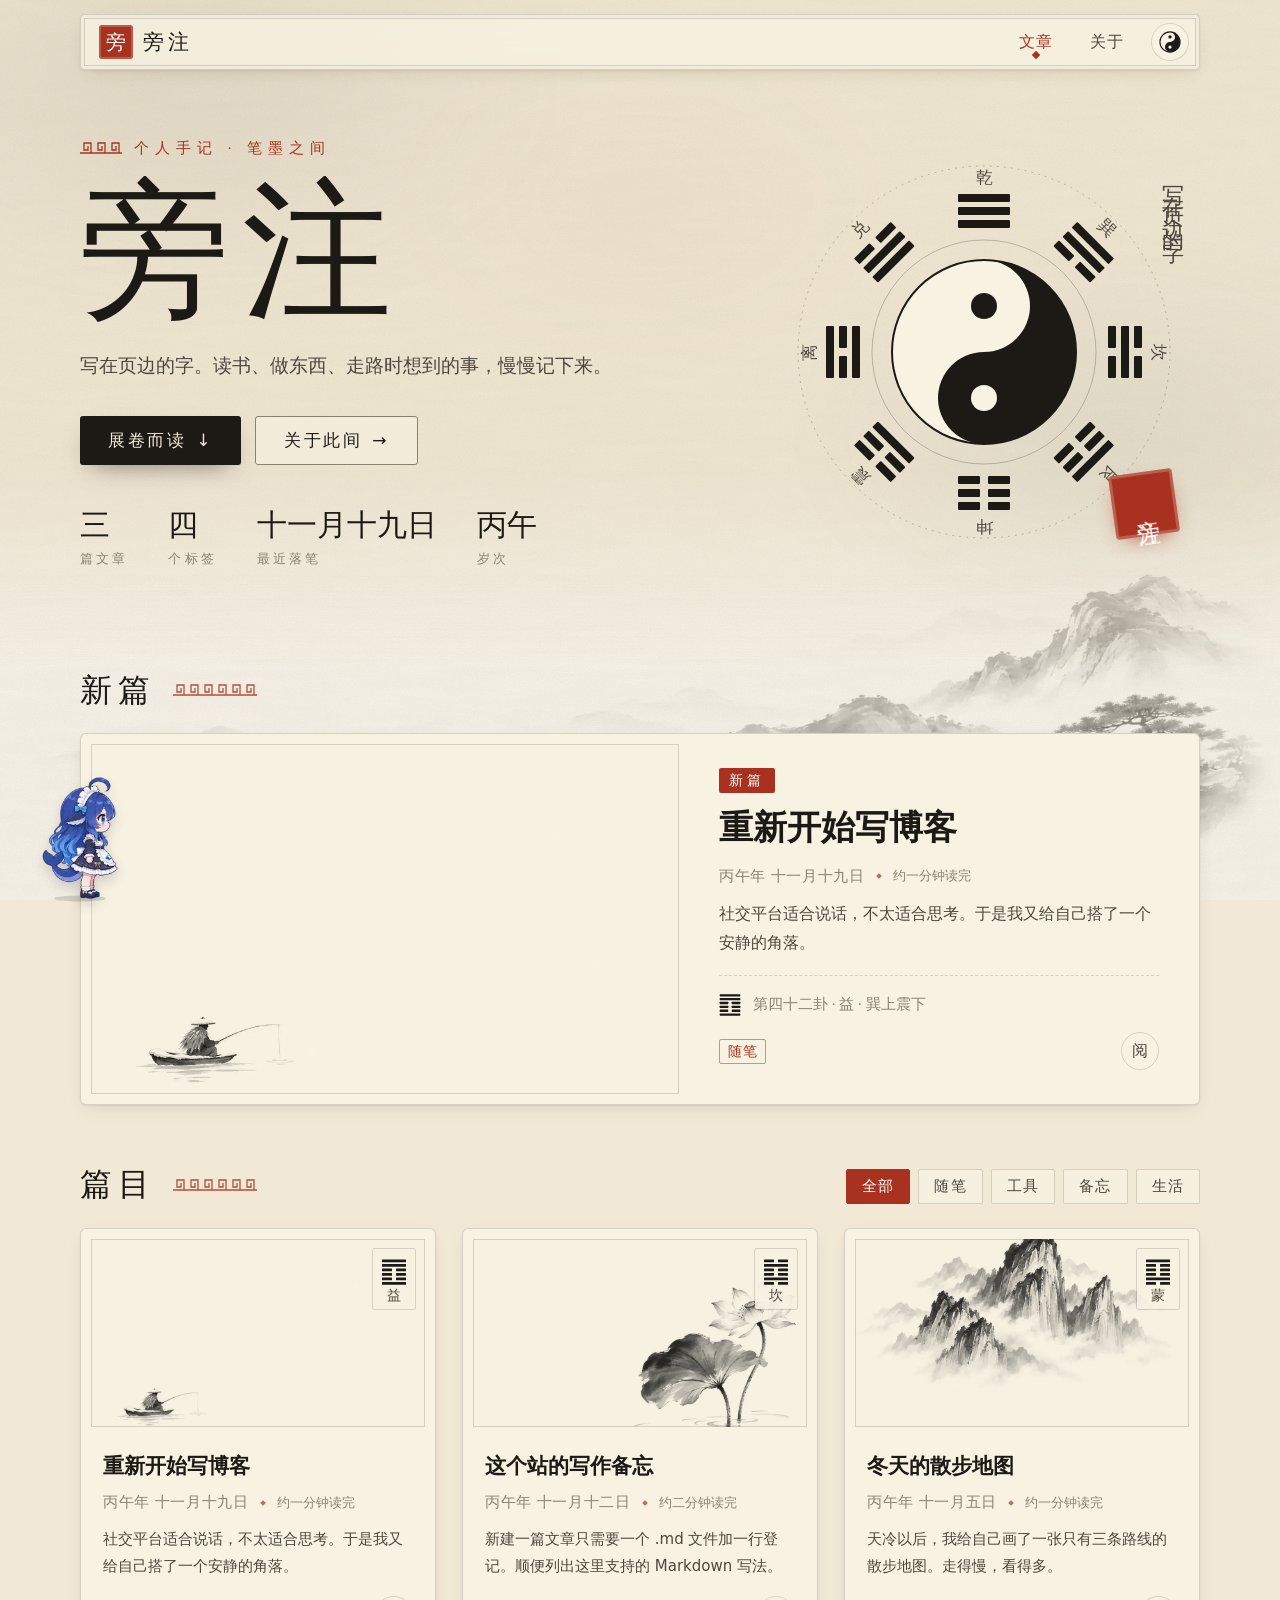
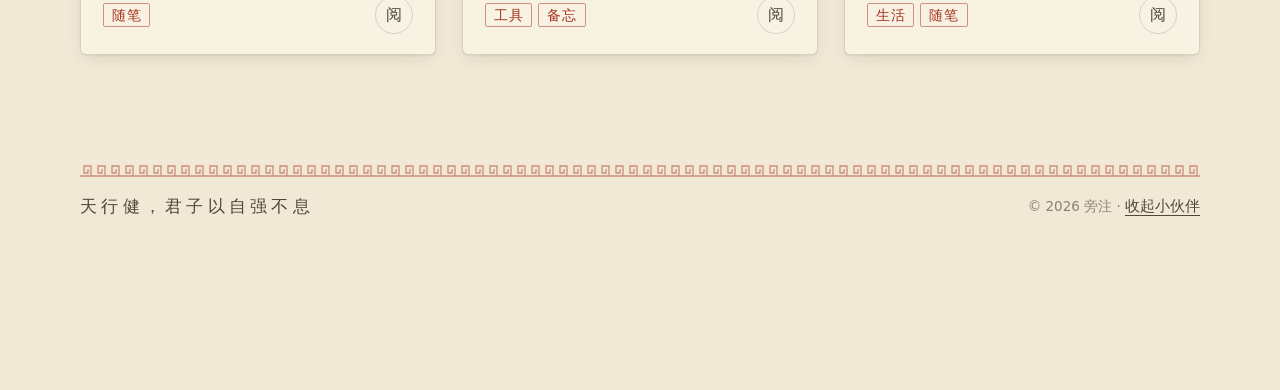
==== index.html @ e8e277a4 "Publish the 旁注 blog" ====
<!doctype html>
<html lang="zh-CN">
<head>
  <meta charset="utf-8">
  <meta name="viewport" content="width=device-width, initial-scale=1">
  <title>旁注</title>
  <meta name="description" content="写在页边的字。">
  <link rel="icon" href="data:image/svg+xml,%3Csvg xmlns='http://www.w3.org/2000/svg' viewBox='0 0 32 32'%3E%3Crect width='32' height='32' rx='4' fill='%23a8321f'/%3E%3Ctext x='16' y='24' font-size='21' text-anchor='middle' fill='white' font-family='KaiTi,STKaiti,serif'%3E旁%3C/text%3E%3C/svg%3E">
  <script>try { var d = document.documentElement, t = localStorage.getItem("theme"); if (t) d.dataset.pzTheme = t; if (sessionStorage.getItem("wipe") && !matchMedia("(prefers-reduced-motion: reduce)").matches) d.classList.add("wipe-in"); sessionStorage.removeItem("wipe"); } catch (e) {}</script>
  <link rel="stylesheet" href="static/site.css">
</head>
<body>
  <div class="backdrop" aria-hidden="true"><i class="mist m1"></i><i class="mist m2"></i><i class="mist m3"></i><div class="landscape"></div></div>

  <header class="topbar">
    <div class="topbar-inner">
      <a class="brand" href="./"><span class="seal" data-site="mark">旁</span><span class="brand-name" data-site="name">旁注</span></a>
      <nav class="nav">
        <a href="./" aria-current="page">文章</a>
        <a href="article.html?p=about">关于</a>
        <button class="theme-toggle" type="button" aria-label="切换昼夜">
          <svg viewBox="-12 -12 24 24" aria-hidden="true"><circle r="11" fill="var(--surface)" stroke="var(--ink)" stroke-width="1.2"/><path d="M0-11a11 11 0 0 1 0 22a5.5 5.5 0 0 1 0-11a5.5 5.5 0 0 0 0-11z" fill="var(--ink)"/><circle cy="-5.5" r="1.8" fill="var(--ink)"/><circle cy="5.5" r="1.8" fill="var(--surface)"/></svg>
        </button>
      </nav>
    </div>
  </header>

  <main>
    <section class="hero container">
      <div class="hero-text">
        <p class="eyebrow" data-reveal>个人手记 · 笔墨之间</p>
        <h1 class="hero-title" data-reveal style="--i:1"><span data-site="name">旁注</span></h1>
        <p class="hero-tagline" data-reveal style="--i:2" data-site="tagline">写在页边的字。</p>
        <div class="hero-actions" data-reveal style="--i:3">
          <a class="btn btn-primary" href="#posts" data-magnetic>展卷而读 <span>↓</span></a>
          <a class="btn btn-ghost" href="article.html?p=about" data-magnetic>关于此间 <span>→</span></a>
        </div>
        <dl class="hero-stats" data-reveal style="--i:4">
          <div><dt>篇文章</dt><dd id="stat-posts">–</dd></div>
          <div><dt>个标签</dt><dd id="stat-tags">–</dd></div>
          <div><dt>最近落笔</dt><dd id="stat-updated">–</dd></div>
          <div><dt>岁次</dt><dd id="stat-year">–</dd></div>
        </dl>
      </div>

      <div class="hero-art">
        <!-- 太极 + 先天八卦（八卦由 site.js 按卦象生成） -->
        <svg class="bagua" viewBox="0 0 400 400" aria-hidden="true">
          <g class="bagua-ring fade" id="bagua-ring"></g>
          <g class="taiji" id="taiji">
            <circle class="yang" cx="200" cy="200" r="92"/>
            <path class="yin" d="M200 108 A92 92 0 0 1 200 292 A46 46 0 0 1 200 200 A46 46 0 0 0 200 108 Z"/>
            <circle class="yin" cx="200" cy="154" r="13"/>
            <circle class="yang" cx="200" cy="246" r="13"/>
            <circle class="edge bagua-draw" cx="200" cy="200" r="92" pathLength="1"/>
          </g>
        </svg>
        <div class="hero-vertical" aria-hidden="true">写在页边的字</div>
        <button class="stamp" type="button" aria-label="再盖一次章">旁注</button>
      </div>
    </section>

    <section class="container" id="posts">
      <div class="section-head" data-reveal><h2>新篇</h2></div>
      <div id="featured"><div class="skeleton"></div></div>

      <div class="section-head" data-reveal>
        <h2>篇目</h2>
        <div class="filters" id="filters" role="toolbar" aria-label="按标签筛选"></div>
      </div>
      <div class="grid" id="grid"></div>
    </section>
  </main>

  <footer class="footer container">
    <span class="motto"><span class="day">天行健，君子以自强不息</span><span class="night">地势坤，君子以厚德载物</span></span>
    <span>© <span data-site="year"></span> <span data-site="name">旁注</span> · <button class="text-button" type="button" data-companion-toggle>收起小伙伴</button></span>
  </footer>

  <button class="to-top" type="button" aria-label="回到顶部">
    <svg viewBox="0 0 48 48" aria-hidden="true"><circle cx="24" cy="24" r="22" pathLength="1"/></svg>上
  </button>

  <script src="static/site.js"></script>
  <script src="static/fx.js"></script>
  <script src="static/companion.js"></script>
</body>
</html>
---- static/site.css ----
/* ---------------------------------------------------------------
   旁注 · 样式表（水墨 · 宣纸 · 朱砂）
   颜色都集中在下面的变量里；浅色为「宣纸」，深色为「墨夜」。
---------------------------------------------------------------- */
:root {
  --bg: #f1e9d6;          /* 宣纸 */
  --surface: #f8f2e3;
  --surface-2: #e7dcc4;
  --ink: #1d1a16;         /* 墨 */
  --ink-2: #4d473d;
  --ink-3: #8a8270;
  --line: rgba(29, 26, 22, 0.15);
  --accent: #a8321f;      /* 朱砂 */
  --accent-2: #3d5c55;    /* 黛青 */
  --accent-3: #9c7733;    /* 赭金 */
  --accent-soft: rgba(168, 50, 31, 0.1);
  --mark: rgba(168, 50, 31, 0.13);
  --shadow-sm: 0 1px 2px rgba(60, 40, 15, 0.08), 0 6px 18px -6px rgba(60, 40, 15, 0.14);
  --shadow-lg: 0 2px 6px rgba(60, 40, 15, 0.1), 0 28px 60px -18px rgba(60, 40, 15, 0.38);
  --code-bg: #24211c;
  --code-ink: #efe6d2;
  --paint-filter: none;   /* 水墨画在深色模式下会反相 */
  --paint-blend: multiply;
  --landscape-opacity: .55;
  --glare: rgba(38, 30, 22, .14);   /* 卡片上跟随鼠标的光晕：浅色模式是一团淡墨影 */

  --sans: "PingFang SC", "Hiragino Sans GB", "Microsoft YaHei", "Noto Sans SC", system-ui, sans-serif;
  --serif: "Noto Serif SC", "Source Han Serif SC", "Songti SC", "STSong", "SimSun", serif;
  --kai: "STKaiti", "KaiTi", "Kaiti SC", "BiauKai", "楷体", var(--serif);
  --latin-serif: Georgia, "Times New Roman", serif;
  --mono: "Cascadia Code", "JetBrains Mono", Consolas, monospace;
  --radius: 6px;
  --ease-out: cubic-bezier(.22, 1, .36, 1);
  --ease-spring: cubic-bezier(.34, 1.56, .64, 1);
  /* 回纹 */
  --fret: url("data:image/svg+xml,%3Csvg xmlns='http://www.w3.org/2000/svg' width='14' height='12'%3E%3Cpath d='M0 11H14M11 11V1H4V8H8V4' fill='none' stroke='%23a8321f' stroke-width='1.3'/%3E%3C/svg%3E");
  color-scheme: light;
}
@media (prefers-color-scheme: dark) {
  :root:not([data-pz-theme="light"]) {
    --bg: #14120f; --surface: #1c1915; --surface-2: #28241e;
    --ink: #ebe2cd; --ink-2: #bdb39f; --ink-3: #82796a; --line: rgba(235, 226, 205, 0.12);
    --accent: #d35a42; --accent-2: #8db0a6; --accent-3: #d2aa5e; --accent-soft: rgba(211, 90, 66, 0.14);
    --mark: rgba(211, 90, 66, 0.2);
    --shadow-sm: 0 1px 2px rgba(0, 0, 0, .35), 0 6px 18px -6px rgba(0, 0, 0, .4);
    --shadow-lg: 0 2px 6px rgba(0, 0, 0, .4), 0 28px 60px -18px rgba(0, 0, 0, .7);
    --code-bg: #0d0c0a;
    --paint-filter: invert(1) hue-rotate(180deg);
    --paint-blend: screen;
    --landscape-opacity: .32;
    --glare: rgba(255, 250, 235, .32);
    --fret: url("data:image/svg+xml,%3Csvg xmlns='http://www.w3.org/2000/svg' width='14' height='12'%3E%3Cpath d='M0 11H14M11 11V1H4V8H8V4' fill='none' stroke='%23d35a42' stroke-width='1.3'/%3E%3C/svg%3E");
    color-scheme: dark;
  }
}
:root[data-pz-theme="dark"] {
  --bg: #14120f; --surface: #1c1915; --surface-2: #28241e;
  --ink: #ebe2cd; --ink-2: #bdb39f; --ink-3: #82796a; --line: rgba(235, 226, 205, 0.12);
  --accent: #d35a42; --accent-2: #8db0a6; --accent-3: #d2aa5e; --accent-soft: rgba(211, 90, 66, 0.14);
  --mark: rgba(211, 90, 66, 0.2);
  --shadow-sm: 0 1px 2px rgba(0, 0, 0, .35), 0 6px 18px -6px rgba(0, 0, 0, .4);
  --shadow-lg: 0 2px 6px rgba(0, 0, 0, .4), 0 28px 60px -18px rgba(0, 0, 0, .7);
  --code-bg: #0d0c0a;
  --paint-filter: invert(1) hue-rotate(180deg);
  --paint-blend: screen;
  --landscape-opacity: .32;
  --glare: rgba(255, 250, 235, .32);
  --fret: url("data:image/svg+xml,%3Csvg xmlns='http://www.w3.org/2000/svg' width='14' height='12'%3E%3Cpath d='M0 11H14M11 11V1H4V8H8V4' fill='none' stroke='%23d35a42' stroke-width='1.3'/%3E%3C/svg%3E");
  color-scheme: dark;
}

/* ================= 基础 ================= */
*, *::before, *::after { box-sizing: border-box; }
html { -webkit-text-size-adjust: 100%; scroll-behavior: smooth; }
body {
  margin: 0; min-height: 100vh;
  background: var(--bg); color: var(--ink);
  font: 16px/1.85 var(--sans);
  -webkit-font-smoothing: antialiased;
  overflow-x: hidden;
}
a { color: inherit; text-decoration: none; }
button { font: inherit; color: inherit; }
img { max-width: 100%; }
::selection { background: var(--accent); color: #fff; }
:focus-visible { outline: 2px solid var(--accent); outline-offset: 3px; border-radius: 4px; }
.container { width: min(1120px, 100% - 40px); margin-inline: auto; }

/* 背景：宣纸纹理 + 飘动的墨雾 + 底部远山 */
.backdrop { position: fixed; inset: 0; z-index: -1; overflow: hidden; pointer-events: none; }
.backdrop::before {
  content: ""; position: absolute; inset: 0; opacity: .5; mix-blend-mode: multiply;
  background-image: url("data:image/svg+xml,%3Csvg xmlns='http://www.w3.org/2000/svg' width='220' height='220'%3E%3Cfilter id='n'%3E%3CfeTurbulence type='fractalNoise' baseFrequency='.75' numOctaves='3' stitchTiles='stitch'/%3E%3CfeColorMatrix values='0 0 0 0 .45 0 0 0 0 .36 0 0 0 0 .22 0 0 0 .28 0'/%3E%3C/filter%3E%3Crect width='100%25' height='100%25' filter='url(%23n)'/%3E%3C/svg%3E"),
                    url("data:image/svg+xml,%3Csvg xmlns='http://www.w3.org/2000/svg' width='400' height='400'%3E%3Cfilter id='f'%3E%3CfeTurbulence type='fractalNoise' baseFrequency='.012 .09' numOctaves='2' seed='7'/%3E%3CfeColorMatrix values='0 0 0 0 .5 0 0 0 0 .4 0 0 0 0 .25 0 0 0 .12 0'/%3E%3C/filter%3E%3Crect width='100%25' height='100%25' filter='url(%23f)'/%3E%3C/svg%3E");
}
.mist { position: absolute; border-radius: 50%; filter: blur(60px); opacity: .5; animation: drift 36s ease-in-out infinite alternate;
  background: radial-gradient(closest-side, rgba(120, 112, 98, .28), transparent); }
.m1 { width: 60vmax; height: 30vmax; left: -15vmax; top: -8vmax; }
.m2 { width: 50vmax; height: 26vmax; right: -12vmax; top: 30vh; animation-duration: 44s; animation-delay: -12s;
  background: radial-gradient(closest-side, rgba(61, 92, 85, .2), transparent); }
.m3 { width: 40vmax; height: 20vmax; left: 30vw; top: 8vh; animation-duration: 52s; animation-delay: -20s;
  background: radial-gradient(closest-side, rgba(168, 50, 31, .08), transparent); }
@keyframes drift {
  0% { transform: translate(0, 0) scale(1); }
  100% { transform: translate(8vmax, 3vmax) scale(1.15); }
}
.landscape {
  position: absolute; left: 0; right: 0; bottom: 0; height: min(38vw, 420px);
  background: url("img/landscape.webp") center bottom / cover no-repeat;
  opacity: var(--landscape-opacity); filter: var(--paint-filter); mix-blend-mode: var(--paint-blend);
  -webkit-mask-image: linear-gradient(transparent, #000 45%); mask-image: linear-gradient(transparent, #000 45%);
}

/* ================= 顶栏 ================= */
.topbar { position: sticky; top: 14px; z-index: 30; margin-top: 14px; }
.topbar-inner {
  width: min(1120px, 100% - 24px); margin-inline: auto;
  display: flex; align-items: center; justify-content: space-between; gap: 12px;
  padding: 8px 10px 8px 12px; border-radius: 4px;
  background: color-mix(in srgb, var(--surface) 78%, transparent);
  border: 1px solid var(--line);
  box-shadow: var(--shadow-sm), inset 0 0 0 3px color-mix(in srgb, var(--surface) 78%, transparent), inset 0 0 0 4px var(--line);
  backdrop-filter: blur(14px) saturate(1.2); -webkit-backdrop-filter: blur(14px) saturate(1.2);
}
.brand { display: inline-flex; align-items: center; gap: 10px; padding: 2px 6px; }
.seal {
  display: grid; place-items: center; width: 34px; height: 34px; border-radius: 3px;
  background: var(--accent); color: #fff; font: 400 20px/1 var(--kai);
  box-shadow: inset 0 0 0 2px rgba(255,255,255,.2);
  transition: transform .5s var(--ease-spring);
}
.brand:hover .seal { transform: rotate(-12deg) scale(1.08); }
.brand-name { font: 400 21px/1 var(--kai); letter-spacing: .2em; }
.nav { display: flex; align-items: center; gap: 4px; }
.nav a { position: relative; padding: 7px 16px; font: 400 16px/1.4 var(--kai); letter-spacing: .1em; color: var(--ink-2); transition: color .25s; }
.nav a::after {
  content: ""; position: absolute; left: 50%; bottom: 2px; width: 6px; height: 6px; margin-left: -3px;
  background: var(--accent); transform: rotate(45deg) scale(0); transition: transform .35s var(--ease-spring);
}
.nav a:hover, .nav a[aria-current="page"] { color: var(--accent); }
.nav a:hover::after, .nav a[aria-current="page"]::after { transform: rotate(45deg) scale(1); }
.theme-toggle {
  display: grid; place-items: center; width: 38px; height: 38px; margin-left: 6px; padding: 0;
  border: 1px solid var(--line); border-radius: 50%; background: var(--surface); cursor: pointer;
  transition: border-color .25s;
}
.theme-toggle:hover { border-color: var(--accent); }
.theme-toggle svg { width: 22px; height: 22px; transition: transform .8s var(--ease-spring); }
.theme-toggle:hover svg { transform: rotate(180deg); }

/* ================= 按钮 ================= */
.btn {
  position: relative; overflow: hidden; display: inline-flex; align-items: center; gap: 10px;
  padding: 12px 28px; border-radius: 3px; font: 400 17px/1.4 var(--kai); letter-spacing: .15em;
  transition: box-shadow .3s, background .3s, color .3s, border-color .3s;
}
.btn span { display: inline-block; font-family: var(--sans); transition: transform .4s var(--ease-spring); }
.btn-primary { background: var(--ink); color: var(--bg); box-shadow: 0 10px 26px -12px rgba(29, 26, 22, .6); isolation: isolate; }
.btn-primary::before {
  content: ""; position: absolute; inset: -2px; z-index: -1;
  background: var(--accent); clip-path: circle(0 at 50% 120%); transition: clip-path .55s var(--ease-out);
}
.btn-primary:hover::before { clip-path: circle(140% at 50% 120%); }
.btn-primary:hover { color: #fff; box-shadow: 0 14px 30px -12px var(--accent); }
.btn-primary:hover span { transform: translateY(3px); }
.btn-ghost { border: 1px solid var(--ink-3); background: color-mix(in srgb, var(--surface) 60%, transparent); }
.btn-ghost:hover { border-color: var(--accent); color: var(--accent); }
.btn-ghost:hover span { transform: translateX(4px); }

/* 点击涟漪（由 fx.js 插入） */
.ripple {
  position: absolute; border-radius: 50%; pointer-events: none; z-index: 0;
  width: 10px; height: 10px; margin: -5px 0 0 -5px;
  background: radial-gradient(circle, rgba(255,255,255,.5), rgba(255,255,255,0) 70%);
  animation: ripple .8s var(--ease-out) forwards;
}
.card .ripple, .btn-ghost .ripple, .chip .ripple { background: radial-gradient(circle, rgba(29,26,22,.12), transparent 70%); }
@keyframes ripple { to { transform: scale(60); opacity: 0; } }

/* ================= 首页 Hero ================= */
.hero { display: grid; grid-template-columns: 1.2fr .8fr; align-items: center; gap: 40px; padding: 64px 0 40px; }
.eyebrow { display: inline-flex; align-items: center; gap: 12px; margin: 0 0 20px; font: 400 15px/1 var(--kai); letter-spacing: .4em; color: var(--accent); }
.eyebrow::before { content: ""; width: 42px; height: 12px; background: var(--fret) repeat-x left center / auto 12px; }
.hero-title {
  margin: 0; font: 400 clamp(72px, 12vw, 150px)/1 var(--kai); letter-spacing: .08em;
  background: linear-gradient(110deg, var(--ink) 35%, var(--accent) 50%, var(--ink) 65%);
  background-size: 300% 100%; background-position: 100% 0;
  -webkit-background-clip: text; background-clip: text; color: transparent;
  transition: background-position 1.4s var(--ease-out);
}
.hero-title:hover { background-position: 0 0; }
.hero-tagline { margin: 22px 0 0; max-width: 28em; font: 400 19px/1.9 var(--kai); color: var(--ink-2); }
.hero-actions { display: flex; flex-wrap: wrap; gap: 14px; margin-top: 32px; }
.hero-stats { display: flex; gap: 40px; margin: 42px 0 0; padding: 0; }
.hero-stats div { display: flex; flex-direction: column-reverse; gap: 4px; }
.hero-stats dt { font-size: 12.5px; letter-spacing: .25em; color: var(--ink-3); white-space: nowrap; }
.hero-stats dd { white-space: nowrap; }
.hero-stats dd { margin: 0; font: 400 30px/1.2 var(--kai); }

.hero-art { position: relative; aspect-ratio: 1; max-width: 400px; width: 100%; justify-self: center; }
.bagua { position: absolute; inset: 0; width: 100%; height: 100%; overflow: visible; }
.bagua-ring { transform-origin: 200px 200px; animation: turn 160s linear infinite reverse; }
.bagua-ring .yao { fill: var(--ink); }
.bagua-ring text { fill: var(--ink-2); font: 400 17px var(--kai); }
.bagua-ring .rim { fill: none; stroke: var(--ink-3); stroke-width: 1; opacity: .5; }
.bagua-ring .rim.dash { stroke-dasharray: 2 5; }
.taiji { transform-origin: 200px 200px; animation: turn 40s linear infinite; cursor: pointer; }
.taiji.spin { animation: turn 40s linear infinite, whirl 1.2s var(--ease-out); }
.taiji .yin { fill: var(--ink); }
.taiji .yang { fill: var(--surface); }
.taiji .edge { fill: none; stroke: var(--ink); stroke-width: 2; }
@keyframes turn { to { transform: rotate(360deg); } }
@keyframes whirl { from { scale: 1; } 30% { scale: .9; } to { scale: 1; } }
.bagua-draw { stroke-dasharray: 1; stroke-dashoffset: 1; animation: draw 2s .2s var(--ease-out) forwards; }
@keyframes draw { to { stroke-dashoffset: 0; } }
.hero-art .fade { opacity: 0; animation: fade-in 1.4s .6s forwards; }
.hero-vertical {
  position: absolute; right: -6px; top: 4%; writing-mode: vertical-rl;
  font: 400 22px/1.5 var(--kai); letter-spacing: .5em; color: var(--ink-2);
  opacity: 0; animation: fade-in 1.4s 1.2s forwards;
}
.stamp {
  position: absolute; right: 2%; bottom: 4%; width: 64px; height: 64px; padding: 0; cursor: pointer;
  border: 0; border-radius: 4px; background: var(--accent); color: #fff;
  font: 400 23px/1.05 var(--kai); writing-mode: vertical-rl; letter-spacing: .08em;
  box-shadow: inset 0 0 0 3px rgba(255,255,255,.22), 0 8px 22px -10px var(--accent);
  opacity: 0; transform: rotate(-8deg); animation: stamp .7s 1.9s var(--ease-spring) forwards;
}
.stamp.again { animation: stamp .6s var(--ease-spring) forwards; }
@keyframes stamp {
  0% { opacity: 0; transform: scale(2.2) rotate(-20deg); }
  55% { opacity: 1; transform: scale(.88) rotate(-6deg); }
  75% { transform: scale(1.06) rotate(-9deg); }
  100% { opacity: 1; transform: scale(1) rotate(-8deg); }
}
@keyframes fade-in { to { opacity: 1; } }

/* ================= 文章区 ================= */
.section-head { display: flex; flex-wrap: wrap; align-items: end; justify-content: space-between; gap: 16px; margin: 60px 0 24px; }
.section-head h2 { margin: 0; font: 400 32px/1.2 var(--kai); letter-spacing: .2em; display: flex; align-items: center; gap: 16px; }
.section-head h2::after { content: ""; width: 84px; height: 12px; background: var(--fret) repeat-x left center / auto 12px; opacity: .85; }
.filters { display: flex; flex-wrap: wrap; gap: 8px; }
.chip {
  position: relative; overflow: hidden; padding: 5px 15px; border-radius: 2px; cursor: pointer;
  border: 1px solid var(--line); background: color-mix(in srgb, var(--surface) 70%, transparent);
  font: 400 15px/1.5 var(--kai); color: var(--ink-2); letter-spacing: .08em;
  transition: color .25s, border-color .25s, background .25s, transform .3s var(--ease-spring);
}
.chip:hover { color: var(--accent); border-color: var(--accent); transform: translateY(-2px); }
.chip[aria-pressed="true"] { background: var(--accent); border-color: var(--accent); color: #fff; }

/* 卡片：像装裱好的画 */
.card {
  --rx: 0deg; --ry: 0deg;
  position: relative; display: flex; flex-direction: column; overflow: hidden; isolation: isolate;
  border-radius: var(--radius); background: var(--surface);
  border: 1px solid var(--line);
  box-shadow: var(--shadow-sm);
  transform: perspective(900px) rotateX(var(--rx)) rotateY(var(--ry)) translateY(var(--lift, 0));
  transition: transform .5s var(--ease-out), box-shadow .4s, border-color .4s;
  will-change: transform;
}
.card:hover { --lift: -6px; box-shadow: var(--shadow-lg); border-color: color-mix(in srgb, var(--accent) 40%, var(--line)); transition: transform .12s linear, box-shadow .4s, border-color .4s; }
.card:active { --lift: -2px; }
.card::after {
  content: ""; position: absolute; inset: 0; z-index: 3; pointer-events: none; opacity: 0;
  background: radial-gradient(420px circle at var(--mx, 50%) var(--my, 50%), var(--glare), transparent 48%);
  transition: opacity .4s;
}
.card:hover::after { opacity: 1; }
.cover {
  position: relative; overflow: hidden; aspect-ratio: 16 / 9; margin: 10px 10px 0;
  background: var(--surface);
  box-shadow: inset 0 0 0 1px var(--line);
}
.cover img, .cover > div { position: absolute; inset: 0; width: 100%; height: 100%; object-fit: cover; background-size: cover; background-position: center;
  filter: var(--paint-filter); mix-blend-mode: var(--paint-blend); transition: transform 1.2s var(--ease-out); }
.card:hover .cover img, .card:hover .cover > div { transform: scale(1.06); }
.gua-badge {
  position: absolute; top: 10px; right: 10px; z-index: 2; display: flex; flex-direction: column; align-items: center; gap: 4px;
  padding: 8px 8px 6px; border-radius: 2px; background: color-mix(in srgb, var(--surface) 88%, transparent);
  box-shadow: 0 0 0 1px var(--line); font: 400 14px/1 var(--kai); color: var(--ink-2);
  transition: transform .5s var(--ease-spring);
}
.card:hover .gua-badge { transform: translateY(-3px) rotate(-3deg); }
.gua { display: block; width: 26px; height: 28px; }
.gua rect { fill: var(--ink); transform-box: fill-box; transform-origin: center; transition: transform .4s var(--ease-out), fill .3s; }
.card:hover .gua rect { fill: var(--accent); }
.card:hover .gua .yin-l { transform: translateX(-2px); }
.card:hover .gua .yin-r { transform: translateX(2px); }
.card-body { position: relative; z-index: 1; display: flex; flex-direction: column; flex: 1; padding: 18px 22px 20px; }
.meta { display: flex; flex-wrap: wrap; align-items: center; gap: 6px 12px; font-size: 13px; color: var(--ink-3); }
.meta time { font-family: var(--kai); font-size: 14.5px; letter-spacing: .05em; }
.meta .dot { width: 4px; height: 4px; background: var(--accent); transform: rotate(45deg); opacity: .7; }
.card-title { margin: 6px 0 8px; font: 700 21px/1.45 var(--serif); }
.card-title span {
  background: linear-gradient(var(--mark), var(--mark)) no-repeat 0 92% / 0% 34%;
  transition: background-size .6s var(--ease-out);
}
.card:hover .card-title span { background-size: 100% 34%; }
.card-summary { margin: 0; color: var(--ink-2); font-size: 15px; line-height: 1.8; }
.card-foot { display: flex; align-items: center; justify-content: space-between; gap: 10px; margin-top: auto; padding-top: 16px; }
.tags { display: flex; flex-wrap: wrap; gap: 6px; }
.tag { font: 400 13.5px/1 var(--kai); padding: 5px 8px 4px; border: 1px solid color-mix(in srgb, var(--accent) 50%, transparent); border-radius: 2px; color: var(--accent); letter-spacing: .05em; }
.read-more {
  display: grid; place-items: center; width: 38px; height: 38px; flex: none; border-radius: 50%;
  border: 1px solid var(--line); color: var(--ink-2); font: 400 16px/1 var(--kai);
  transition: background .35s, color .35s, border-color .35s, transform .5s var(--ease-spring);
}
.card:hover .read-more { background: var(--accent); border-color: var(--accent); color: #fff; transform: rotate(-12deg) scale(1.08); }

.featured { display: grid; grid-template-columns: 1.15fr 1fr; }
.featured .cover { aspect-ratio: auto; min-height: 330px; margin: 10px 0 10px 10px; }
.featured .card-body { padding: 34px 40px; justify-content: center; }
.featured .card-title { font: 700 clamp(25px, 3vw, 34px)/1.35 var(--serif); margin: 12px 0 12px; }
.featured .card-summary { font-size: 16px; }
.badge { align-self: flex-start; padding: 4px 10px 3px; border-radius: 2px; background: var(--accent); color: #fff; font: 400 14px/1.3 var(--kai); letter-spacing: .3em; }
.gua-line { display: flex; align-items: center; gap: 12px; margin-top: 18px; padding-top: 16px; border-top: 1px dashed var(--line); color: var(--ink-3); font: 400 15px/1.5 var(--kai); }
.gua-line .gua { width: 22px; height: 24px; }

.grid { display: grid; grid-template-columns: repeat(auto-fill, minmax(300px, 1fr)); gap: 26px; }
.grid .card.is-hidden { display: none; }
.empty { grid-column: 1 / -1; padding: 40px; text-align: center; color: var(--ink-3); border: 1px dashed var(--line); border-radius: var(--radius); font-family: var(--kai); }

.notice { padding: 20px 24px; border-radius: var(--radius); border: 1px dashed var(--line); background: var(--surface); color: var(--ink-2); font-size: 15px; }
.notice code { font-family: var(--mono); background: var(--surface-2); padding: 1px 6px; border-radius: 3px; }

.skeleton { height: 320px; border-radius: var(--radius); background: linear-gradient(100deg, var(--surface) 30%, var(--surface-2) 50%, var(--surface) 70%) 0 0 / 300% 100%; animation: shimmer 1.4s linear infinite; }
@keyframes shimmer { to { background-position: -150% 0; } }

/* 入场动画：像墨在纸上慢慢显出来 */
[data-reveal] { opacity: 0; transform: translateY(22px); filter: blur(4px); transition: opacity 1s var(--ease-out), transform 1s var(--ease-out), filter 1s var(--ease-out); transition-delay: calc(var(--i, 0) * 90ms); }
[data-reveal].in { opacity: 1; transform: none; filter: none; }

/* ================= 文章页 ================= */
.article-head { margin-top: 30px; }
.article-banner { position: relative; height: clamp(180px, 26vw, 300px); overflow: hidden; border-radius: var(--radius);
  background: var(--surface); box-shadow: var(--shadow-sm), inset 0 0 0 1px var(--line); }
.article-banner img, .article-banner > div { position: absolute; inset: 0; width: 100%; height: 100%; object-fit: contain; background-size: cover; background-position: center;
  filter: var(--paint-filter); mix-blend-mode: var(--paint-blend); }
.article-title-row { display: grid; grid-template-columns: auto 1fr; gap: 28px; align-items: center; margin: -46px 34px 0; position: relative; }
.gua-card {
  display: flex; flex-direction: column; align-items: center; gap: 8px; padding: 16px 16px 12px; min-width: 92px;
  background: var(--surface); border-radius: 3px; box-shadow: var(--shadow-lg), inset 0 0 0 3px var(--surface), inset 0 0 0 4px var(--line);
}
.gua-card .gua { width: 44px; height: 48px; }
.gua-card strong { font: 400 26px/1 var(--kai); color: var(--accent); }
.gua-card small { font: 400 12.5px/1 var(--kai); color: var(--ink-3); letter-spacing: .1em; }
.article-title-row h1 { margin: 34px 0 0; font: 700 clamp(28px, 4.4vw, 44px)/1.3 var(--serif); letter-spacing: .03em; }
.article-title-row .meta { margin-top: 10px; }
.plain-head { margin: 40px 0 10px; padding-bottom: 24px; border-bottom: 1px solid var(--line); }
.plain-head h1 { margin: 0; font: 400 clamp(36px, 6vw, 56px)/1.3 var(--kai); letter-spacing: .2em; }

.back { display: inline-flex; align-items: center; gap: 8px; margin-top: 30px; padding: 7px 16px 6px 12px; border-radius: 2px; font: 400 15px/1.4 var(--kai); letter-spacing: .1em; color: var(--ink-2); border: 1px solid var(--line); background: color-mix(in srgb, var(--surface) 70%, transparent); transition: color .25s, border-color .25s; }
.back span { display: inline-block; font-family: var(--sans); transition: transform .4s var(--ease-spring); }
.back:hover { color: var(--accent); border-color: var(--accent); }
.back:hover span { transform: translateX(-5px); }

.article-layout { display: grid; grid-template-columns: minmax(0, 720px) 220px; justify-content: center; gap: 64px; margin-top: 46px; }
.article-layout.no-toc { grid-template-columns: minmax(0, 720px); }
.toc { position: sticky; top: 110px; align-self: start; font-size: 14px; }
.toc-title { font: 400 16px/1 var(--kai); letter-spacing: .4em; color: var(--ink-2); margin-bottom: 14px; display: flex; align-items: center; gap: 10px; }
.toc-title::before { content: ""; width: 7px; height: 7px; background: var(--accent); transform: rotate(45deg); }
.toc ol { list-style: none; margin: 0; padding: 0 0 0 14px; border-left: 1px solid var(--line); }
.toc a { position: relative; display: block; padding: 6px 0; color: var(--ink-3); transition: color .25s, transform .3s var(--ease-out); }
.toc a::before { content: ""; position: absolute; left: -15.5px; top: 50%; width: 2px; height: 0; background: var(--accent); transform: translateY(-50%); transition: height .3s var(--ease-out); }
.toc a:hover { color: var(--ink); transform: translateX(3px); }
.toc a.active { color: var(--accent); }
.toc a.active::before { height: 70%; }
.toc .lv3 a { padding-left: 12px; font-size: 13px; }

.prose { font-size: 17.5px; line-height: 2.05; }
.prose > :first-child { margin-top: 0; }
.prose > p:first-of-type::first-letter { float: left; font: 400 3.6em/1 var(--kai); margin: .06em .14em 0 0; color: var(--accent); }
.prose p { margin: 0 0 1.3em; text-align: justify; }
.prose h2, .prose h3 { position: relative; scroll-margin-top: 100px; }
.prose h2 { font: 700 26px/1.4 var(--serif); margin: 2.4em 0 .8em; }
.prose h2::before { content: ""; position: absolute; left: -24px; top: .5em; width: 9px; height: 9px; background: var(--accent); transform: rotate(45deg); }
.prose h3 { font-size: 20px; margin: 1.9em 0 .6em; }
.anchor { position: static; margin-left: .4em; opacity: 0; color: var(--ink-3); font-weight: 400; transition: opacity .2s; }
.prose h2:hover .anchor, .prose h3:hover .anchor { opacity: 1; }
.prose a { color: var(--accent); background: linear-gradient(currentColor, currentColor) 0 100% / 100% 1px no-repeat; padding-bottom: 2px; transition: background-size .35s var(--ease-out), color .25s; }
.prose a:hover { background-size: 100% 100%; color: #fff; }
.prose strong { background: linear-gradient(transparent 62%, var(--mark) 62%); }
.prose em { font-family: var(--kai); font-style: normal; color: var(--accent-2); }
.prose blockquote {
  position: relative; margin: 2em 0; padding: 22px 30px 22px 62px;
  background: color-mix(in srgb, var(--surface) 80%, transparent); border: 1px solid var(--line); border-left: 3px solid var(--accent);
  color: var(--ink-2); font: 400 19px/1.9 var(--kai);
}
.prose blockquote::before { content: "「"; position: absolute; left: 18px; top: 10px; font: 400 40px/1 var(--kai); color: var(--accent); }
.prose blockquote p:last-child { margin-bottom: 0; }
.prose code { font: .86em var(--mono); background: var(--surface-2); padding: 2px 7px; border-radius: 3px; }
.codeblock { position: relative; margin: 1.8em 0; border-radius: var(--radius); background: var(--code-bg); box-shadow: var(--shadow-sm); overflow: hidden; }
.codeblock-bar { display: flex; align-items: center; gap: 7px; padding: 10px 14px; border-bottom: 1px solid rgba(255,255,255,.07); color: rgba(255,255,255,.45); font: 12px var(--mono); }
.codeblock-bar i { width: 10px; height: 10px; border-radius: 50%; background: #a8321f; }
.codeblock-bar i:nth-child(2) { background: #9c7733; } .codeblock-bar i:nth-child(3) { background: #3d5c55; }
.codeblock-bar .lang { margin-left: 8px; }
.copy-btn { margin-left: auto; padding: 2px 10px; border-radius: 3px; border: 1px solid rgba(255,255,255,.15); background: transparent; color: rgba(255,255,255,.7); font: 13px var(--kai); cursor: pointer; transition: background .2s, color .2s, transform .3s var(--ease-spring); }
.copy-btn:hover { background: rgba(255,255,255,.1); color: #fff; }
.copy-btn.done { color: #e9a08f; border-color: #e9a08f; transform: scale(1.08); }
.prose pre { margin: 0; padding: 18px 20px; overflow-x: auto; color: var(--code-ink); font-size: 14px; line-height: 1.7; }
.prose pre code { background: none; padding: 0; color: inherit; font-size: inherit; }
.prose ul, .prose ol { padding-left: 1.6em; margin: 0 0 1.3em; }
.prose li { margin: .35em 0; }
.prose li::marker { color: var(--accent); }
.prose img { display: block; max-width: 100%; height: auto; margin: 2em auto; border-radius: 3px; cursor: zoom-in; box-shadow: var(--shadow-sm); transition: transform .4s var(--ease-out), box-shadow .4s; }
.prose img:hover { transform: scale(1.015); box-shadow: var(--shadow-lg); }
.prose hr { border: 0; height: 26px; margin: 3em 0; background: center / 26px 26px no-repeat url("data:image/svg+xml,%3Csvg xmlns='http://www.w3.org/2000/svg' viewBox='-13 -13 26 26'%3E%3Ccircle r='12' fill='%23f8f2e3' stroke='%23a8321f'/%3E%3Cpath d='M0-12a12 12 0 0 1 0 24a6 6 0 0 1 0-12a6 6 0 0 0 0-12z' fill='%23a8321f'/%3E%3Ccircle cy='-6' r='2' fill='%23a8321f'/%3E%3Ccircle cy='6' r='2' fill='%23f8f2e3'/%3E%3C/svg%3E"); position: relative; }
.prose hr::before, .prose hr::after { content: ""; position: absolute; top: 50%; width: calc(50% - 30px); height: 12px; margin-top: -6px; background: var(--fret) repeat-x center / auto 12px; opacity: .6; }
.prose hr::before { left: 0; } .prose hr::after { right: 0; }

.the-end { display: flex; align-items: center; gap: 18px; margin: 56px 0 0; color: var(--ink-3); font: 400 15px var(--kai); letter-spacing: .4em; }
.the-end::before, .the-end::after { content: ""; flex: 1; height: 12px; background: var(--fret) repeat-x center / auto 12px; opacity: .55; }
.the-end b { display: grid; place-items: center; width: 42px; height: 42px; border-radius: 3px; background: var(--accent); color: #fff; font: 400 20px var(--kai); letter-spacing: 0; transform: rotate(-8deg); }

.sibling-nav { display: grid; grid-template-columns: 1fr 1fr; gap: 18px; margin-top: 40px; }
.sibling-nav .card { padding: 20px 24px; }
.sibling-nav small { display: block; font: 400 14px var(--kai); letter-spacing: .2em; color: var(--ink-3); margin-bottom: 6px; }
.sibling-nav strong { font: 600 17px/1.5 var(--serif); }
.sibling-nav .next { grid-column: 2; text-align: right; }

/* 图片放大 */
.lightbox { position: fixed; inset: 0; z-index: 60; display: grid; place-items: center; padding: 4vmin; background: rgba(20, 16, 10, .85); backdrop-filter: blur(6px); cursor: zoom-out; opacity: 0; transition: opacity .3s; }
.lightbox.open { opacity: 1; }
.lightbox img { max-width: 100%; max-height: 100%; border-radius: 4px; transform: scale(.92); transition: transform .45s var(--ease-spring); }
.lightbox.open img { transform: none; }

/* 阅读进度：一道朱砂笔画 */
.progress { position: fixed; inset: 0 0 auto 0; height: 3px; z-index: 40; transform-origin: left; transform: scaleX(0); background: linear-gradient(90deg, transparent, var(--accent) 12%, var(--accent)); }

/* ================= 页脚 / 回到顶部 ================= */
.footer { display: flex; flex-wrap: wrap; justify-content: space-between; align-items: center; gap: 12px; margin-top: 110px; padding: 28px 0 170px; position: relative; font-size: 13.5px; color: var(--ink-3); }
.footer::before { content: ""; position: absolute; left: 0; right: 0; top: 0; height: 12px; background: var(--fret) repeat-x left center / auto 12px; opacity: .5; }
.motto { font: 400 17px/1.6 var(--kai); letter-spacing: .25em; color: var(--ink-2); }
.motto .night { display: none; }
:root[data-pz-theme="dark"] .motto .day { display: none; }
:root[data-pz-theme="dark"] .motto .night { display: inline; }
@media (prefers-color-scheme: dark) {
  :root:not([data-pz-theme="light"]) .motto .day { display: none; }
  :root:not([data-pz-theme="light"]) .motto .night { display: inline; }
}
.text-button { padding: 0; border: 0; background: none; cursor: pointer; color: var(--ink-2); font: 400 15px var(--kai); background: linear-gradient(currentColor, currentColor) 0 100% / 100% 1px no-repeat; transition: color .2s; }
.text-button:hover { color: var(--accent); }
.to-top {
  position: fixed; right: 22px; bottom: 170px; z-index: 34; width: 48px; height: 48px; padding: 0;
  display: grid; place-items: center; border: 0; border-radius: 50%; cursor: pointer;
  background: var(--surface); color: var(--ink); box-shadow: var(--shadow-lg); font: 400 16px/1 var(--kai);
  opacity: 0; transform: translateY(16px) scale(.8); pointer-events: none;
  transition: opacity .35s, transform .45s var(--ease-spring);
}
.to-top.show { opacity: 1; transform: none; pointer-events: auto; }
.to-top:hover { color: var(--accent); }
.to-top svg { position: absolute; inset: 0; transform: rotate(-90deg); }
.to-top circle { fill: none; stroke: var(--accent); stroke-width: 2.5; stroke-dasharray: 1; stroke-dashoffset: 1; }

/* ================= 光标 / 墨点 / 转场 ================= */
.has-cursor, .has-cursor * { cursor: none !important; }
.cursor { position: fixed; left: 0; top: 0; z-index: 100; pointer-events: none; opacity: 0; transition: opacity .25s; will-change: transform; }
.has-cursor.cursor-visible .cursor { opacity: 1; }
/* 阴阳鱼光标：平时小而慢转；指向可点的内容时变大、转快 */
.cur-taiji { position: absolute; left: -9px; top: -9px; width: 18px; height: 18px; overflow: visible;
  filter: drop-shadow(0 1px 2px rgba(30, 20, 10, .3));
  animation: cur-spin 6s linear infinite; transition: transform .35s var(--ease-spring); }
.cur-taiji .t-yang { fill: var(--surface); }
.cur-taiji .t-yin { fill: var(--ink); }
.cur-taiji .t-edge { fill: none; stroke: var(--ink); stroke-width: 1.3; }
.cursor.is-hover .cur-taiji { transform: scale(1.5); animation-duration: 1.4s; }
.cursor.is-down .cur-taiji { transform: scale(.75); }
@keyframes cur-spin { from { rotate: 0deg; } to { rotate: 360deg; } }
.cur-label { position: absolute; left: 20px; top: 14px; padding: 3px 9px 2px; border-radius: 2px; white-space: nowrap;
  background: var(--accent); color: #fff; font: 400 14px/1.4 var(--kai); letter-spacing: .15em;
  opacity: 0; transform: translateX(-6px) scale(.8); transform-origin: left center; transition: opacity .2s, transform .3s var(--ease-spring); }
.cursor.is-label .cur-label { opacity: 1; transform: none; }
.trail-layer { position: fixed; left: 0; top: 0; width: 100vw; height: 100vh; pointer-events: none; z-index: 89; }

.ink-layer { position: fixed; left: 0; top: 0; width: 100vw; height: 100vh; pointer-events: none; z-index: 90; }

/* 站内跳转：墨色晕开（边缘柔和） */
@property --wipe-r { syntax: "<length>"; inherits: false; initial-value: 0px; }
.page-wipe {
  position: fixed; inset: 0; z-index: 95; pointer-events: none; background: var(--ink);
  --wipe-r: 0px;
  -webkit-mask-image: radial-gradient(circle at var(--x, 50%) var(--y, 50%), #000 calc(var(--wipe-r) - 90px), transparent var(--wipe-r));
  mask-image: radial-gradient(circle at var(--x, 50%) var(--y, 50%), #000 calc(var(--wipe-r) - 90px), transparent var(--wipe-r));
  transition: --wipe-r .6s cubic-bezier(.7, 0, .3, 1);
}
.page-wipe.is-covering { --wipe-r: 240vmax; }
.wipe-in body::after {
  content: ""; position: fixed; inset: 0; z-index: 95; pointer-events: none; background: var(--ink);
  -webkit-mask-image: radial-gradient(circle at 50% 50%, transparent calc(var(--wipe-r) - 90px), #000 var(--wipe-r));
  mask-image: radial-gradient(circle at 50% 50%, transparent calc(var(--wipe-r) - 90px), #000 var(--wipe-r));
  animation: wipe-out .7s .05s cubic-bezier(.7, 0, .3, 1) both;
}
@keyframes wipe-out { from { --wipe-r: 0px; } to { --wipe-r: 240vmax; } }
::view-transition-old(root), ::view-transition-new(root) { animation: none; mix-blend-mode: normal; }

/* ================= 响应式 ================= */
@media (max-width: 1100px) {
  .article-layout { grid-template-columns: minmax(0, 720px); }
  .toc { display: none; }
}
@media (max-width: 860px) {
  .hero { grid-template-columns: 1fr; padding-top: 44px; gap: 10px; }
  .hero-art { order: -1; max-width: 230px; justify-self: start; }
  .hero-vertical { display: none; }
  .featured { grid-template-columns: 1fr; }
  .featured .cover { min-height: 200px; margin: 10px 10px 0; }
  .featured .card-body { padding: 24px; }
  .article-title-row { margin: -36px 16px 0; gap: 18px; }
}
@media (max-width: 560px) {
  .topbar-inner { padding: 6px 6px 6px 8px; }
  .nav a { padding: 6px 10px; }
  .hero-stats { display: grid; grid-template-columns: repeat(2, max-content); gap: 18px 44px; }
  .hero-stats dd { font-size: 24px; }
  .article-title-row { grid-template-columns: 1fr; margin: -30px 12px 0; }
  .gua-card { flex-direction: row; justify-self: start; min-width: 0; padding: 10px 14px; }
  .gua-card .gua { width: 30px; height: 32px; }
  .article-title-row h1 { margin-top: 4px; }
  .prose h2::before { display: none; }
  .sibling-nav { grid-template-columns: 1fr; }
  .sibling-nav .next { grid-column: 1; }
}
@media (prefers-reduced-motion: reduce) {
  *, *::before, *::after { animation-duration: .01ms !important; animation-iteration-count: 1 !important; transition-duration: .01ms !important; }
  [data-reveal] { opacity: 1; transform: none; filter: none; }
}
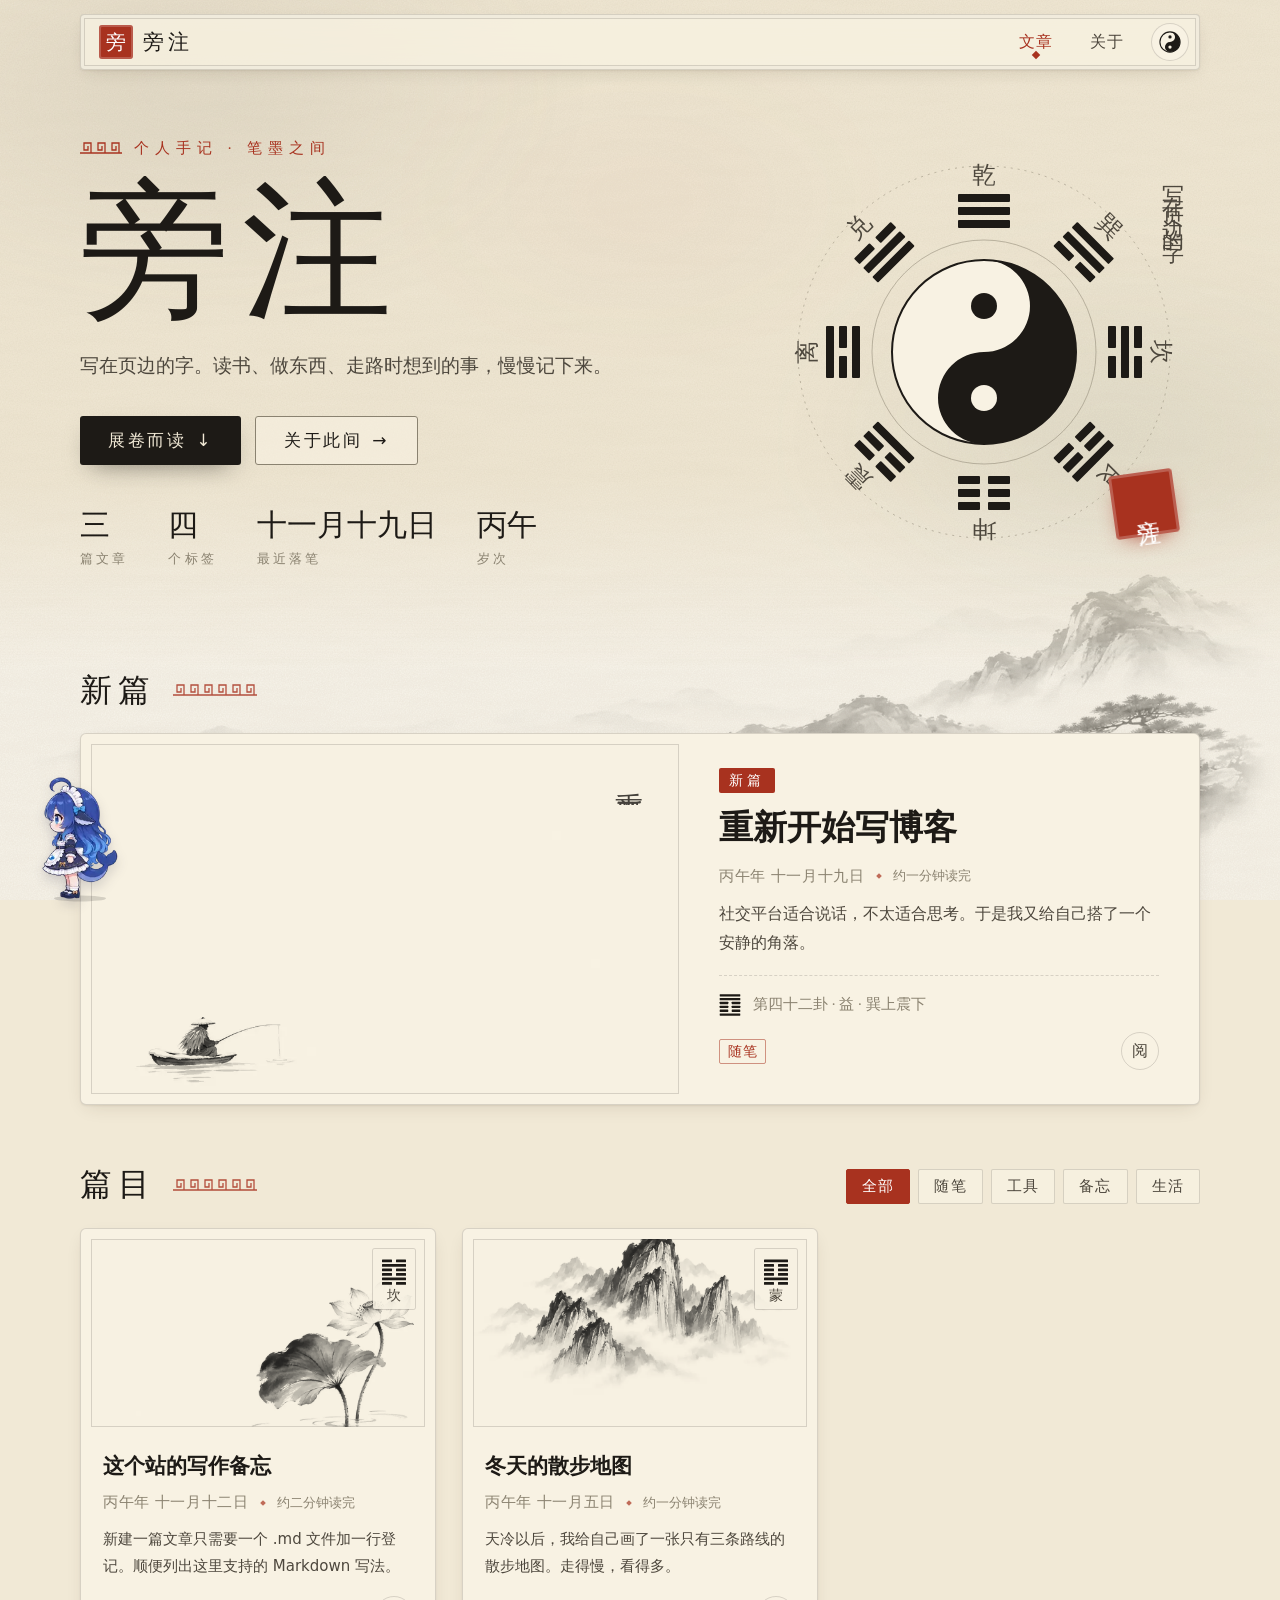
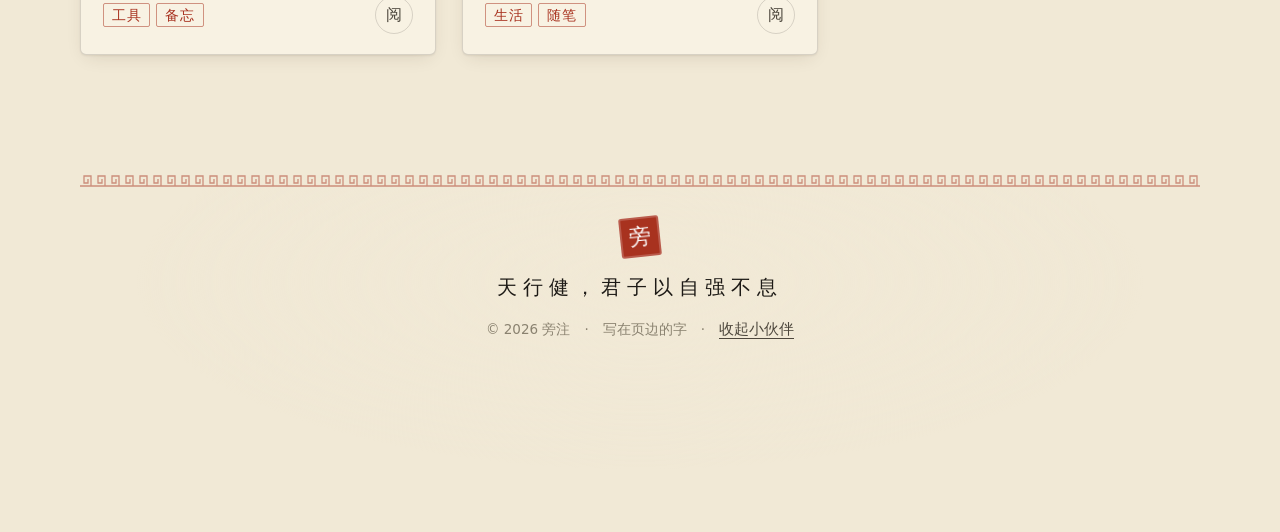
==== commit 760f6a87: "Update blog layout and interactions" ====
--- a/index.html
+++ b/index.html
@@ -73,8 +73,9 @@
   </main>
 
   <footer class="footer container">
+    <span class="seal" data-site="mark" aria-hidden="true">旁</span>
     <span class="motto"><span class="day">天行健，君子以自强不息</span><span class="night">地势坤，君子以厚德载物</span></span>
-    <span>© <span data-site="year"></span> <span data-site="name">旁注</span> · <button class="text-button" type="button" data-companion-toggle>收起小伙伴</button></span>
+    <span class="footer-line"><span>© <span data-site="year"></span> <span data-site="name">旁注</span></span><span>·</span><span>写在页边的字</span><span>·</span><button class="text-button" type="button" data-companion-toggle>收起小伙伴</button></span>
   </footer>
 
   <button class="to-top" type="button" aria-label="回到顶部">
--- a/static/site.css
+++ b/static/site.css
@@ -1,528 +1,541 @@
-/* ---------------------------------------------------------------
-   旁注 · 样式表（水墨 · 宣纸 · 朱砂）
-   颜色都集中在下面的变量里；浅色为「宣纸」，深色为「墨夜」。
----------------------------------------------------------------- */
-:root {
-  --bg: #f1e9d6;          /* 宣纸 */
-  --surface: #f8f2e3;
-  --surface-2: #e7dcc4;
-  --ink: #1d1a16;         /* 墨 */
-  --ink-2: #4d473d;
-  --ink-3: #8a8270;
-  --line: rgba(29, 26, 22, 0.15);
-  --accent: #a8321f;      /* 朱砂 */
-  --accent-2: #3d5c55;    /* 黛青 */
-  --accent-3: #9c7733;    /* 赭金 */
-  --accent-soft: rgba(168, 50, 31, 0.1);
-  --mark: rgba(168, 50, 31, 0.13);
-  --shadow-sm: 0 1px 2px rgba(60, 40, 15, 0.08), 0 6px 18px -6px rgba(60, 40, 15, 0.14);
-  --shadow-lg: 0 2px 6px rgba(60, 40, 15, 0.1), 0 28px 60px -18px rgba(60, 40, 15, 0.38);
-  --code-bg: #24211c;
-  --code-ink: #efe6d2;
-  --paint-filter: none;   /* 水墨画在深色模式下会反相 */
-  --paint-blend: multiply;
-  --landscape-opacity: .55;
-  --glare: rgba(38, 30, 22, .14);   /* 卡片上跟随鼠标的光晕：浅色模式是一团淡墨影 */
-
-  --sans: "PingFang SC", "Hiragino Sans GB", "Microsoft YaHei", "Noto Sans SC", system-ui, sans-serif;
-  --serif: "Noto Serif SC", "Source Han Serif SC", "Songti SC", "STSong", "SimSun", serif;
-  --kai: "STKaiti", "KaiTi", "Kaiti SC", "BiauKai", "楷体", var(--serif);
-  --latin-serif: Georgia, "Times New Roman", serif;
-  --mono: "Cascadia Code", "JetBrains Mono", Consolas, monospace;
-  --radius: 6px;
-  --ease-out: cubic-bezier(.22, 1, .36, 1);
-  --ease-spring: cubic-bezier(.34, 1.56, .64, 1);
-  /* 回纹 */
-  --fret: url("data:image/svg+xml,%3Csvg xmlns='http://www.w3.org/2000/svg' width='14' height='12'%3E%3Cpath d='M0 11H14M11 11V1H4V8H8V4' fill='none' stroke='%23a8321f' stroke-width='1.3'/%3E%3C/svg%3E");
-  color-scheme: light;
-}
-@media (prefers-color-scheme: dark) {
-  :root:not([data-pz-theme="light"]) {
-    --bg: #14120f; --surface: #1c1915; --surface-2: #28241e;
-    --ink: #ebe2cd; --ink-2: #bdb39f; --ink-3: #82796a; --line: rgba(235, 226, 205, 0.12);
-    --accent: #d35a42; --accent-2: #8db0a6; --accent-3: #d2aa5e; --accent-soft: rgba(211, 90, 66, 0.14);
-    --mark: rgba(211, 90, 66, 0.2);
-    --shadow-sm: 0 1px 2px rgba(0, 0, 0, .35), 0 6px 18px -6px rgba(0, 0, 0, .4);
-    --shadow-lg: 0 2px 6px rgba(0, 0, 0, .4), 0 28px 60px -18px rgba(0, 0, 0, .7);
-    --code-bg: #0d0c0a;
-    --paint-filter: invert(1) hue-rotate(180deg);
-    --paint-blend: screen;
-    --landscape-opacity: .32;
-    --glare: rgba(255, 250, 235, .32);
-    --fret: url("data:image/svg+xml,%3Csvg xmlns='http://www.w3.org/2000/svg' width='14' height='12'%3E%3Cpath d='M0 11H14M11 11V1H4V8H8V4' fill='none' stroke='%23d35a42' stroke-width='1.3'/%3E%3C/svg%3E");
-    color-scheme: dark;
-  }
-}
-:root[data-pz-theme="dark"] {
-  --bg: #14120f; --surface: #1c1915; --surface-2: #28241e;
-  --ink: #ebe2cd; --ink-2: #bdb39f; --ink-3: #82796a; --line: rgba(235, 226, 205, 0.12);
-  --accent: #d35a42; --accent-2: #8db0a6; --accent-3: #d2aa5e; --accent-soft: rgba(211, 90, 66, 0.14);
-  --mark: rgba(211, 90, 66, 0.2);
-  --shadow-sm: 0 1px 2px rgba(0, 0, 0, .35), 0 6px 18px -6px rgba(0, 0, 0, .4);
-  --shadow-lg: 0 2px 6px rgba(0, 0, 0, .4), 0 28px 60px -18px rgba(0, 0, 0, .7);
-  --code-bg: #0d0c0a;
-  --paint-filter: invert(1) hue-rotate(180deg);
-  --paint-blend: screen;
-  --landscape-opacity: .32;
-  --glare: rgba(255, 250, 235, .32);
-  --fret: url("data:image/svg+xml,%3Csvg xmlns='http://www.w3.org/2000/svg' width='14' height='12'%3E%3Cpath d='M0 11H14M11 11V1H4V8H8V4' fill='none' stroke='%23d35a42' stroke-width='1.3'/%3E%3C/svg%3E");
-  color-scheme: dark;
-}
-
-/* ================= 基础 ================= */
-*, *::before, *::after { box-sizing: border-box; }
-html { -webkit-text-size-adjust: 100%; scroll-behavior: smooth; }
-body {
-  margin: 0; min-height: 100vh;
-  background: var(--bg); color: var(--ink);
-  font: 16px/1.85 var(--sans);
-  -webkit-font-smoothing: antialiased;
-  overflow-x: hidden;
-}
-a { color: inherit; text-decoration: none; }
-button { font: inherit; color: inherit; }
-img { max-width: 100%; }
-::selection { background: var(--accent); color: #fff; }
-:focus-visible { outline: 2px solid var(--accent); outline-offset: 3px; border-radius: 4px; }
-.container { width: min(1120px, 100% - 40px); margin-inline: auto; }
-
-/* 背景：宣纸纹理 + 飘动的墨雾 + 底部远山 */
-.backdrop { position: fixed; inset: 0; z-index: -1; overflow: hidden; pointer-events: none; }
-.backdrop::before {
-  content: ""; position: absolute; inset: 0; opacity: .5; mix-blend-mode: multiply;
-  background-image: url("data:image/svg+xml,%3Csvg xmlns='http://www.w3.org/2000/svg' width='220' height='220'%3E%3Cfilter id='n'%3E%3CfeTurbulence type='fractalNoise' baseFrequency='.75' numOctaves='3' stitchTiles='stitch'/%3E%3CfeColorMatrix values='0 0 0 0 .45 0 0 0 0 .36 0 0 0 0 .22 0 0 0 .28 0'/%3E%3C/filter%3E%3Crect width='100%25' height='100%25' filter='url(%23n)'/%3E%3C/svg%3E"),
-                    url("data:image/svg+xml,%3Csvg xmlns='http://www.w3.org/2000/svg' width='400' height='400'%3E%3Cfilter id='f'%3E%3CfeTurbulence type='fractalNoise' baseFrequency='.012 .09' numOctaves='2' seed='7'/%3E%3CfeColorMatrix values='0 0 0 0 .5 0 0 0 0 .4 0 0 0 0 .25 0 0 0 .12 0'/%3E%3C/filter%3E%3Crect width='100%25' height='100%25' filter='url(%23f)'/%3E%3C/svg%3E");
-}
-.mist { position: absolute; border-radius: 50%; filter: blur(60px); opacity: .5; animation: drift 36s ease-in-out infinite alternate;
-  background: radial-gradient(closest-side, rgba(120, 112, 98, .28), transparent); }
-.m1 { width: 60vmax; height: 30vmax; left: -15vmax; top: -8vmax; }
-.m2 { width: 50vmax; height: 26vmax; right: -12vmax; top: 30vh; animation-duration: 44s; animation-delay: -12s;
-  background: radial-gradient(closest-side, rgba(61, 92, 85, .2), transparent); }
-.m3 { width: 40vmax; height: 20vmax; left: 30vw; top: 8vh; animation-duration: 52s; animation-delay: -20s;
-  background: radial-gradient(closest-side, rgba(168, 50, 31, .08), transparent); }
-@keyframes drift {
-  0% { transform: translate(0, 0) scale(1); }
-  100% { transform: translate(8vmax, 3vmax) scale(1.15); }
-}
-.landscape {
-  position: absolute; left: 0; right: 0; bottom: 0; height: min(38vw, 420px);
-  background: url("img/landscape.webp") center bottom / cover no-repeat;
-  opacity: var(--landscape-opacity); filter: var(--paint-filter); mix-blend-mode: var(--paint-blend);
-  -webkit-mask-image: linear-gradient(transparent, #000 45%); mask-image: linear-gradient(transparent, #000 45%);
-}
-
-/* ================= 顶栏 ================= */
-.topbar { position: sticky; top: 14px; z-index: 30; margin-top: 14px; }
-.topbar-inner {
-  width: min(1120px, 100% - 24px); margin-inline: auto;
-  display: flex; align-items: center; justify-content: space-between; gap: 12px;
-  padding: 8px 10px 8px 12px; border-radius: 4px;
-  background: color-mix(in srgb, var(--surface) 78%, transparent);
-  border: 1px solid var(--line);
-  box-shadow: var(--shadow-sm), inset 0 0 0 3px color-mix(in srgb, var(--surface) 78%, transparent), inset 0 0 0 4px var(--line);
-  backdrop-filter: blur(14px) saturate(1.2); -webkit-backdrop-filter: blur(14px) saturate(1.2);
-}
-.brand { display: inline-flex; align-items: center; gap: 10px; padding: 2px 6px; }
-.seal {
-  display: grid; place-items: center; width: 34px; height: 34px; border-radius: 3px;
-  background: var(--accent); color: #fff; font: 400 20px/1 var(--kai);
-  box-shadow: inset 0 0 0 2px rgba(255,255,255,.2);
-  transition: transform .5s var(--ease-spring);
-}
-.brand:hover .seal { transform: rotate(-12deg) scale(1.08); }
-.brand-name { font: 400 21px/1 var(--kai); letter-spacing: .2em; }
-.nav { display: flex; align-items: center; gap: 4px; }
-.nav a { position: relative; padding: 7px 16px; font: 400 16px/1.4 var(--kai); letter-spacing: .1em; color: var(--ink-2); transition: color .25s; }
-.nav a::after {
-  content: ""; position: absolute; left: 50%; bottom: 2px; width: 6px; height: 6px; margin-left: -3px;
-  background: var(--accent); transform: rotate(45deg) scale(0); transition: transform .35s var(--ease-spring);
-}
-.nav a:hover, .nav a[aria-current="page"] { color: var(--accent); }
-.nav a:hover::after, .nav a[aria-current="page"]::after { transform: rotate(45deg) scale(1); }
-.theme-toggle {
-  display: grid; place-items: center; width: 38px; height: 38px; margin-left: 6px; padding: 0;
-  border: 1px solid var(--line); border-radius: 50%; background: var(--surface); cursor: pointer;
-  transition: border-color .25s;
-}
-.theme-toggle:hover { border-color: var(--accent); }
-.theme-toggle svg { width: 22px; height: 22px; transition: transform .8s var(--ease-spring); }
-.theme-toggle:hover svg { transform: rotate(180deg); }
-
-/* ================= 按钮 ================= */
-.btn {
-  position: relative; overflow: hidden; display: inline-flex; align-items: center; gap: 10px;
-  padding: 12px 28px; border-radius: 3px; font: 400 17px/1.4 var(--kai); letter-spacing: .15em;
-  transition: box-shadow .3s, background .3s, color .3s, border-color .3s;
-}
-.btn span { display: inline-block; font-family: var(--sans); transition: transform .4s var(--ease-spring); }
-.btn-primary { background: var(--ink); color: var(--bg); box-shadow: 0 10px 26px -12px rgba(29, 26, 22, .6); isolation: isolate; }
-.btn-primary::before {
-  content: ""; position: absolute; inset: -2px; z-index: -1;
-  background: var(--accent); clip-path: circle(0 at 50% 120%); transition: clip-path .55s var(--ease-out);
-}
-.btn-primary:hover::before { clip-path: circle(140% at 50% 120%); }
-.btn-primary:hover { color: #fff; box-shadow: 0 14px 30px -12px var(--accent); }
-.btn-primary:hover span { transform: translateY(3px); }
-.btn-ghost { border: 1px solid var(--ink-3); background: color-mix(in srgb, var(--surface) 60%, transparent); }
-.btn-ghost:hover { border-color: var(--accent); color: var(--accent); }
-.btn-ghost:hover span { transform: translateX(4px); }
-
-/* 点击涟漪（由 fx.js 插入） */
-.ripple {
-  position: absolute; border-radius: 50%; pointer-events: none; z-index: 0;
-  width: 10px; height: 10px; margin: -5px 0 0 -5px;
-  background: radial-gradient(circle, rgba(255,255,255,.5), rgba(255,255,255,0) 70%);
-  animation: ripple .8s var(--ease-out) forwards;
-}
-.card .ripple, .btn-ghost .ripple, .chip .ripple { background: radial-gradient(circle, rgba(29,26,22,.12), transparent 70%); }
-@keyframes ripple { to { transform: scale(60); opacity: 0; } }
-
-/* ================= 首页 Hero ================= */
-.hero { display: grid; grid-template-columns: 1.2fr .8fr; align-items: center; gap: 40px; padding: 64px 0 40px; }
-.eyebrow { display: inline-flex; align-items: center; gap: 12px; margin: 0 0 20px; font: 400 15px/1 var(--kai); letter-spacing: .4em; color: var(--accent); }
-.eyebrow::before { content: ""; width: 42px; height: 12px; background: var(--fret) repeat-x left center / auto 12px; }
-.hero-title {
-  margin: 0; font: 400 clamp(72px, 12vw, 150px)/1 var(--kai); letter-spacing: .08em;
-  background: linear-gradient(110deg, var(--ink) 35%, var(--accent) 50%, var(--ink) 65%);
-  background-size: 300% 100%; background-position: 100% 0;
-  -webkit-background-clip: text; background-clip: text; color: transparent;
-  transition: background-position 1.4s var(--ease-out);
-}
-.hero-title:hover { background-position: 0 0; }
-.hero-tagline { margin: 22px 0 0; max-width: 28em; font: 400 19px/1.9 var(--kai); color: var(--ink-2); }
-.hero-actions { display: flex; flex-wrap: wrap; gap: 14px; margin-top: 32px; }
-.hero-stats { display: flex; gap: 40px; margin: 42px 0 0; padding: 0; }
-.hero-stats div { display: flex; flex-direction: column-reverse; gap: 4px; }
-.hero-stats dt { font-size: 12.5px; letter-spacing: .25em; color: var(--ink-3); white-space: nowrap; }
-.hero-stats dd { white-space: nowrap; }
-.hero-stats dd { margin: 0; font: 400 30px/1.2 var(--kai); }
-
-.hero-art { position: relative; aspect-ratio: 1; max-width: 400px; width: 100%; justify-self: center; }
-.bagua { position: absolute; inset: 0; width: 100%; height: 100%; overflow: visible; }
-.bagua-ring { transform-origin: 200px 200px; animation: turn 160s linear infinite reverse; }
-.bagua-ring .yao { fill: var(--ink); }
-.bagua-ring text { fill: var(--ink-2); font: 400 17px var(--kai); }
-.bagua-ring .rim { fill: none; stroke: var(--ink-3); stroke-width: 1; opacity: .5; }
-.bagua-ring .rim.dash { stroke-dasharray: 2 5; }
-.taiji { transform-origin: 200px 200px; animation: turn 40s linear infinite; cursor: pointer; }
-.taiji.spin { animation: turn 40s linear infinite, whirl 1.2s var(--ease-out); }
-.taiji .yin { fill: var(--ink); }
-.taiji .yang { fill: var(--surface); }
-.taiji .edge { fill: none; stroke: var(--ink); stroke-width: 2; }
-@keyframes turn { to { transform: rotate(360deg); } }
-@keyframes whirl { from { scale: 1; } 30% { scale: .9; } to { scale: 1; } }
-.bagua-draw { stroke-dasharray: 1; stroke-dashoffset: 1; animation: draw 2s .2s var(--ease-out) forwards; }
-@keyframes draw { to { stroke-dashoffset: 0; } }
-.hero-art .fade { opacity: 0; animation: fade-in 1.4s .6s forwards; }
-.hero-vertical {
-  position: absolute; right: -6px; top: 4%; writing-mode: vertical-rl;
-  font: 400 22px/1.5 var(--kai); letter-spacing: .5em; color: var(--ink-2);
-  opacity: 0; animation: fade-in 1.4s 1.2s forwards;
-}
-.stamp {
-  position: absolute; right: 2%; bottom: 4%; width: 64px; height: 64px; padding: 0; cursor: pointer;
-  border: 0; border-radius: 4px; background: var(--accent); color: #fff;
-  font: 400 23px/1.05 var(--kai); writing-mode: vertical-rl; letter-spacing: .08em;
-  box-shadow: inset 0 0 0 3px rgba(255,255,255,.22), 0 8px 22px -10px var(--accent);
-  opacity: 0; transform: rotate(-8deg); animation: stamp .7s 1.9s var(--ease-spring) forwards;
-}
-.stamp.again { animation: stamp .6s var(--ease-spring) forwards; }
-@keyframes stamp {
-  0% { opacity: 0; transform: scale(2.2) rotate(-20deg); }
-  55% { opacity: 1; transform: scale(.88) rotate(-6deg); }
-  75% { transform: scale(1.06) rotate(-9deg); }
-  100% { opacity: 1; transform: scale(1) rotate(-8deg); }
-}
-@keyframes fade-in { to { opacity: 1; } }
-
-/* ================= 文章区 ================= */
-.section-head { display: flex; flex-wrap: wrap; align-items: end; justify-content: space-between; gap: 16px; margin: 60px 0 24px; }
-.section-head h2 { margin: 0; font: 400 32px/1.2 var(--kai); letter-spacing: .2em; display: flex; align-items: center; gap: 16px; }
-.section-head h2::after { content: ""; width: 84px; height: 12px; background: var(--fret) repeat-x left center / auto 12px; opacity: .85; }
-.filters { display: flex; flex-wrap: wrap; gap: 8px; }
-.chip {
-  position: relative; overflow: hidden; padding: 5px 15px; border-radius: 2px; cursor: pointer;
-  border: 1px solid var(--line); background: color-mix(in srgb, var(--surface) 70%, transparent);
-  font: 400 15px/1.5 var(--kai); color: var(--ink-2); letter-spacing: .08em;
-  transition: color .25s, border-color .25s, background .25s, transform .3s var(--ease-spring);
-}
-.chip:hover { color: var(--accent); border-color: var(--accent); transform: translateY(-2px); }
-.chip[aria-pressed="true"] { background: var(--accent); border-color: var(--accent); color: #fff; }
-
-/* 卡片：像装裱好的画 */
-.card {
-  --rx: 0deg; --ry: 0deg;
-  position: relative; display: flex; flex-direction: column; overflow: hidden; isolation: isolate;
-  border-radius: var(--radius); background: var(--surface);
-  border: 1px solid var(--line);
-  box-shadow: var(--shadow-sm);
-  transform: perspective(900px) rotateX(var(--rx)) rotateY(var(--ry)) translateY(var(--lift, 0));
-  transition: transform .5s var(--ease-out), box-shadow .4s, border-color .4s;
-  will-change: transform;
-}
-.card:hover { --lift: -6px; box-shadow: var(--shadow-lg); border-color: color-mix(in srgb, var(--accent) 40%, var(--line)); transition: transform .12s linear, box-shadow .4s, border-color .4s; }
-.card:active { --lift: -2px; }
-.card::after {
-  content: ""; position: absolute; inset: 0; z-index: 3; pointer-events: none; opacity: 0;
-  background: radial-gradient(420px circle at var(--mx, 50%) var(--my, 50%), var(--glare), transparent 48%);
-  transition: opacity .4s;
-}
-.card:hover::after { opacity: 1; }
-.cover {
-  position: relative; overflow: hidden; aspect-ratio: 16 / 9; margin: 10px 10px 0;
-  background: var(--surface);
-  box-shadow: inset 0 0 0 1px var(--line);
-}
-.cover img, .cover > div { position: absolute; inset: 0; width: 100%; height: 100%; object-fit: cover; background-size: cover; background-position: center;
-  filter: var(--paint-filter); mix-blend-mode: var(--paint-blend); transition: transform 1.2s var(--ease-out); }
-.card:hover .cover img, .card:hover .cover > div { transform: scale(1.06); }
-.gua-badge {
-  position: absolute; top: 10px; right: 10px; z-index: 2; display: flex; flex-direction: column; align-items: center; gap: 4px;
-  padding: 8px 8px 6px; border-radius: 2px; background: color-mix(in srgb, var(--surface) 88%, transparent);
-  box-shadow: 0 0 0 1px var(--line); font: 400 14px/1 var(--kai); color: var(--ink-2);
-  transition: transform .5s var(--ease-spring);
-}
-.card:hover .gua-badge { transform: translateY(-3px) rotate(-3deg); }
-.gua { display: block; width: 26px; height: 28px; }
-.gua rect { fill: var(--ink); transform-box: fill-box; transform-origin: center; transition: transform .4s var(--ease-out), fill .3s; }
-.card:hover .gua rect { fill: var(--accent); }
-.card:hover .gua .yin-l { transform: translateX(-2px); }
-.card:hover .gua .yin-r { transform: translateX(2px); }
-.card-body { position: relative; z-index: 1; display: flex; flex-direction: column; flex: 1; padding: 18px 22px 20px; }
-.meta { display: flex; flex-wrap: wrap; align-items: center; gap: 6px 12px; font-size: 13px; color: var(--ink-3); }
-.meta time { font-family: var(--kai); font-size: 14.5px; letter-spacing: .05em; }
-.meta .dot { width: 4px; height: 4px; background: var(--accent); transform: rotate(45deg); opacity: .7; }
-.card-title { margin: 6px 0 8px; font: 700 21px/1.45 var(--serif); }
-.card-title span {
-  background: linear-gradient(var(--mark), var(--mark)) no-repeat 0 92% / 0% 34%;
-  transition: background-size .6s var(--ease-out);
-}
-.card:hover .card-title span { background-size: 100% 34%; }
-.card-summary { margin: 0; color: var(--ink-2); font-size: 15px; line-height: 1.8; }
-.card-foot { display: flex; align-items: center; justify-content: space-between; gap: 10px; margin-top: auto; padding-top: 16px; }
-.tags { display: flex; flex-wrap: wrap; gap: 6px; }
-.tag { font: 400 13.5px/1 var(--kai); padding: 5px 8px 4px; border: 1px solid color-mix(in srgb, var(--accent) 50%, transparent); border-radius: 2px; color: var(--accent); letter-spacing: .05em; }
-.read-more {
-  display: grid; place-items: center; width: 38px; height: 38px; flex: none; border-radius: 50%;
-  border: 1px solid var(--line); color: var(--ink-2); font: 400 16px/1 var(--kai);
-  transition: background .35s, color .35s, border-color .35s, transform .5s var(--ease-spring);
-}
-.card:hover .read-more { background: var(--accent); border-color: var(--accent); color: #fff; transform: rotate(-12deg) scale(1.08); }
-
-.featured { display: grid; grid-template-columns: 1.15fr 1fr; }
-.featured .cover { aspect-ratio: auto; min-height: 330px; margin: 10px 0 10px 10px; }
-.featured .card-body { padding: 34px 40px; justify-content: center; }
-.featured .card-title { font: 700 clamp(25px, 3vw, 34px)/1.35 var(--serif); margin: 12px 0 12px; }
-.featured .card-summary { font-size: 16px; }
-.badge { align-self: flex-start; padding: 4px 10px 3px; border-radius: 2px; background: var(--accent); color: #fff; font: 400 14px/1.3 var(--kai); letter-spacing: .3em; }
-.gua-line { display: flex; align-items: center; gap: 12px; margin-top: 18px; padding-top: 16px; border-top: 1px dashed var(--line); color: var(--ink-3); font: 400 15px/1.5 var(--kai); }
-.gua-line .gua { width: 22px; height: 24px; }
-
-.grid { display: grid; grid-template-columns: repeat(auto-fill, minmax(300px, 1fr)); gap: 26px; }
-.grid .card.is-hidden { display: none; }
-.empty { grid-column: 1 / -1; padding: 40px; text-align: center; color: var(--ink-3); border: 1px dashed var(--line); border-radius: var(--radius); font-family: var(--kai); }
-
-.notice { padding: 20px 24px; border-radius: var(--radius); border: 1px dashed var(--line); background: var(--surface); color: var(--ink-2); font-size: 15px; }
-.notice code { font-family: var(--mono); background: var(--surface-2); padding: 1px 6px; border-radius: 3px; }
-
-.skeleton { height: 320px; border-radius: var(--radius); background: linear-gradient(100deg, var(--surface) 30%, var(--surface-2) 50%, var(--surface) 70%) 0 0 / 300% 100%; animation: shimmer 1.4s linear infinite; }
-@keyframes shimmer { to { background-position: -150% 0; } }
-
-/* 入场动画：像墨在纸上慢慢显出来 */
-[data-reveal] { opacity: 0; transform: translateY(22px); filter: blur(4px); transition: opacity 1s var(--ease-out), transform 1s var(--ease-out), filter 1s var(--ease-out); transition-delay: calc(var(--i, 0) * 90ms); }
-[data-reveal].in { opacity: 1; transform: none; filter: none; }
-
-/* ================= 文章页 ================= */
-.article-head { margin-top: 30px; }
-.article-banner { position: relative; height: clamp(180px, 26vw, 300px); overflow: hidden; border-radius: var(--radius);
-  background: var(--surface); box-shadow: var(--shadow-sm), inset 0 0 0 1px var(--line); }
-.article-banner img, .article-banner > div { position: absolute; inset: 0; width: 100%; height: 100%; object-fit: contain; background-size: cover; background-position: center;
-  filter: var(--paint-filter); mix-blend-mode: var(--paint-blend); }
-.article-title-row { display: grid; grid-template-columns: auto 1fr; gap: 28px; align-items: center; margin: -46px 34px 0; position: relative; }
-.gua-card {
-  display: flex; flex-direction: column; align-items: center; gap: 8px; padding: 16px 16px 12px; min-width: 92px;
-  background: var(--surface); border-radius: 3px; box-shadow: var(--shadow-lg), inset 0 0 0 3px var(--surface), inset 0 0 0 4px var(--line);
-}
-.gua-card .gua { width: 44px; height: 48px; }
-.gua-card strong { font: 400 26px/1 var(--kai); color: var(--accent); }
-.gua-card small { font: 400 12.5px/1 var(--kai); color: var(--ink-3); letter-spacing: .1em; }
-.article-title-row h1 { margin: 34px 0 0; font: 700 clamp(28px, 4.4vw, 44px)/1.3 var(--serif); letter-spacing: .03em; }
-.article-title-row .meta { margin-top: 10px; }
-.plain-head { margin: 40px 0 10px; padding-bottom: 24px; border-bottom: 1px solid var(--line); }
-.plain-head h1 { margin: 0; font: 400 clamp(36px, 6vw, 56px)/1.3 var(--kai); letter-spacing: .2em; }
-
-.back { display: inline-flex; align-items: center; gap: 8px; margin-top: 30px; padding: 7px 16px 6px 12px; border-radius: 2px; font: 400 15px/1.4 var(--kai); letter-spacing: .1em; color: var(--ink-2); border: 1px solid var(--line); background: color-mix(in srgb, var(--surface) 70%, transparent); transition: color .25s, border-color .25s; }
-.back span { display: inline-block; font-family: var(--sans); transition: transform .4s var(--ease-spring); }
-.back:hover { color: var(--accent); border-color: var(--accent); }
-.back:hover span { transform: translateX(-5px); }
-
-.article-layout { display: grid; grid-template-columns: minmax(0, 720px) 220px; justify-content: center; gap: 64px; margin-top: 46px; }
-.article-layout.no-toc { grid-template-columns: minmax(0, 720px); }
-.toc { position: sticky; top: 110px; align-self: start; font-size: 14px; }
-.toc-title { font: 400 16px/1 var(--kai); letter-spacing: .4em; color: var(--ink-2); margin-bottom: 14px; display: flex; align-items: center; gap: 10px; }
-.toc-title::before { content: ""; width: 7px; height: 7px; background: var(--accent); transform: rotate(45deg); }
-.toc ol { list-style: none; margin: 0; padding: 0 0 0 14px; border-left: 1px solid var(--line); }
-.toc a { position: relative; display: block; padding: 6px 0; color: var(--ink-3); transition: color .25s, transform .3s var(--ease-out); }
-.toc a::before { content: ""; position: absolute; left: -15.5px; top: 50%; width: 2px; height: 0; background: var(--accent); transform: translateY(-50%); transition: height .3s var(--ease-out); }
-.toc a:hover { color: var(--ink); transform: translateX(3px); }
-.toc a.active { color: var(--accent); }
-.toc a.active::before { height: 70%; }
-.toc .lv3 a { padding-left: 12px; font-size: 13px; }
-
-.prose { font-size: 17.5px; line-height: 2.05; }
-.prose > :first-child { margin-top: 0; }
-.prose > p:first-of-type::first-letter { float: left; font: 400 3.6em/1 var(--kai); margin: .06em .14em 0 0; color: var(--accent); }
-.prose p { margin: 0 0 1.3em; text-align: justify; }
-.prose h2, .prose h3 { position: relative; scroll-margin-top: 100px; }
-.prose h2 { font: 700 26px/1.4 var(--serif); margin: 2.4em 0 .8em; }
-.prose h2::before { content: ""; position: absolute; left: -24px; top: .5em; width: 9px; height: 9px; background: var(--accent); transform: rotate(45deg); }
-.prose h3 { font-size: 20px; margin: 1.9em 0 .6em; }
-.anchor { position: static; margin-left: .4em; opacity: 0; color: var(--ink-3); font-weight: 400; transition: opacity .2s; }
-.prose h2:hover .anchor, .prose h3:hover .anchor { opacity: 1; }
-.prose a { color: var(--accent); background: linear-gradient(currentColor, currentColor) 0 100% / 100% 1px no-repeat; padding-bottom: 2px; transition: background-size .35s var(--ease-out), color .25s; }
-.prose a:hover { background-size: 100% 100%; color: #fff; }
-.prose strong { background: linear-gradient(transparent 62%, var(--mark) 62%); }
-.prose em { font-family: var(--kai); font-style: normal; color: var(--accent-2); }
-.prose blockquote {
-  position: relative; margin: 2em 0; padding: 22px 30px 22px 62px;
-  background: color-mix(in srgb, var(--surface) 80%, transparent); border: 1px solid var(--line); border-left: 3px solid var(--accent);
-  color: var(--ink-2); font: 400 19px/1.9 var(--kai);
-}
-.prose blockquote::before { content: "「"; position: absolute; left: 18px; top: 10px; font: 400 40px/1 var(--kai); color: var(--accent); }
-.prose blockquote p:last-child { margin-bottom: 0; }
-.prose code { font: .86em var(--mono); background: var(--surface-2); padding: 2px 7px; border-radius: 3px; }
-.codeblock { position: relative; margin: 1.8em 0; border-radius: var(--radius); background: var(--code-bg); box-shadow: var(--shadow-sm); overflow: hidden; }
-.codeblock-bar { display: flex; align-items: center; gap: 7px; padding: 10px 14px; border-bottom: 1px solid rgba(255,255,255,.07); color: rgba(255,255,255,.45); font: 12px var(--mono); }
-.codeblock-bar i { width: 10px; height: 10px; border-radius: 50%; background: #a8321f; }
-.codeblock-bar i:nth-child(2) { background: #9c7733; } .codeblock-bar i:nth-child(3) { background: #3d5c55; }
-.codeblock-bar .lang { margin-left: 8px; }
-.copy-btn { margin-left: auto; padding: 2px 10px; border-radius: 3px; border: 1px solid rgba(255,255,255,.15); background: transparent; color: rgba(255,255,255,.7); font: 13px var(--kai); cursor: pointer; transition: background .2s, color .2s, transform .3s var(--ease-spring); }
-.copy-btn:hover { background: rgba(255,255,255,.1); color: #fff; }
-.copy-btn.done { color: #e9a08f; border-color: #e9a08f; transform: scale(1.08); }
-.prose pre { margin: 0; padding: 18px 20px; overflow-x: auto; color: var(--code-ink); font-size: 14px; line-height: 1.7; }
-.prose pre code { background: none; padding: 0; color: inherit; font-size: inherit; }
-.prose ul, .prose ol { padding-left: 1.6em; margin: 0 0 1.3em; }
-.prose li { margin: .35em 0; }
-.prose li::marker { color: var(--accent); }
-.prose img { display: block; max-width: 100%; height: auto; margin: 2em auto; border-radius: 3px; cursor: zoom-in; box-shadow: var(--shadow-sm); transition: transform .4s var(--ease-out), box-shadow .4s; }
-.prose img:hover { transform: scale(1.015); box-shadow: var(--shadow-lg); }
-.prose hr { border: 0; height: 26px; margin: 3em 0; background: center / 26px 26px no-repeat url("data:image/svg+xml,%3Csvg xmlns='http://www.w3.org/2000/svg' viewBox='-13 -13 26 26'%3E%3Ccircle r='12' fill='%23f8f2e3' stroke='%23a8321f'/%3E%3Cpath d='M0-12a12 12 0 0 1 0 24a6 6 0 0 1 0-12a6 6 0 0 0 0-12z' fill='%23a8321f'/%3E%3Ccircle cy='-6' r='2' fill='%23a8321f'/%3E%3Ccircle cy='6' r='2' fill='%23f8f2e3'/%3E%3C/svg%3E"); position: relative; }
-.prose hr::before, .prose hr::after { content: ""; position: absolute; top: 50%; width: calc(50% - 30px); height: 12px; margin-top: -6px; background: var(--fret) repeat-x center / auto 12px; opacity: .6; }
-.prose hr::before { left: 0; } .prose hr::after { right: 0; }
-
-.the-end { display: flex; align-items: center; gap: 18px; margin: 56px 0 0; color: var(--ink-3); font: 400 15px var(--kai); letter-spacing: .4em; }
-.the-end::before, .the-end::after { content: ""; flex: 1; height: 12px; background: var(--fret) repeat-x center / auto 12px; opacity: .55; }
-.the-end b { display: grid; place-items: center; width: 42px; height: 42px; border-radius: 3px; background: var(--accent); color: #fff; font: 400 20px var(--kai); letter-spacing: 0; transform: rotate(-8deg); }
-
-.sibling-nav { display: grid; grid-template-columns: 1fr 1fr; gap: 18px; margin-top: 40px; }
-.sibling-nav .card { padding: 20px 24px; }
-.sibling-nav small { display: block; font: 400 14px var(--kai); letter-spacing: .2em; color: var(--ink-3); margin-bottom: 6px; }
-.sibling-nav strong { font: 600 17px/1.5 var(--serif); }
-.sibling-nav .next { grid-column: 2; text-align: right; }
-
-/* 图片放大 */
-.lightbox { position: fixed; inset: 0; z-index: 60; display: grid; place-items: center; padding: 4vmin; background: rgba(20, 16, 10, .85); backdrop-filter: blur(6px); cursor: zoom-out; opacity: 0; transition: opacity .3s; }
-.lightbox.open { opacity: 1; }
-.lightbox img { max-width: 100%; max-height: 100%; border-radius: 4px; transform: scale(.92); transition: transform .45s var(--ease-spring); }
-.lightbox.open img { transform: none; }
-
-/* 阅读进度：一道朱砂笔画 */
-.progress { position: fixed; inset: 0 0 auto 0; height: 3px; z-index: 40; transform-origin: left; transform: scaleX(0); background: linear-gradient(90deg, transparent, var(--accent) 12%, var(--accent)); }
-
-/* ================= 页脚 / 回到顶部 ================= */
-.footer { display: flex; flex-wrap: wrap; justify-content: space-between; align-items: center; gap: 12px; margin-top: 110px; padding: 28px 0 170px; position: relative; font-size: 13.5px; color: var(--ink-3); }
-.footer::before { content: ""; position: absolute; left: 0; right: 0; top: 0; height: 12px; background: var(--fret) repeat-x left center / auto 12px; opacity: .5; }
-.motto { font: 400 17px/1.6 var(--kai); letter-spacing: .25em; color: var(--ink-2); }
-.motto .night { display: none; }
-:root[data-pz-theme="dark"] .motto .day { display: none; }
-:root[data-pz-theme="dark"] .motto .night { display: inline; }
-@media (prefers-color-scheme: dark) {
-  :root:not([data-pz-theme="light"]) .motto .day { display: none; }
-  :root:not([data-pz-theme="light"]) .motto .night { display: inline; }
-}
-.text-button { padding: 0; border: 0; background: none; cursor: pointer; color: var(--ink-2); font: 400 15px var(--kai); background: linear-gradient(currentColor, currentColor) 0 100% / 100% 1px no-repeat; transition: color .2s; }
-.text-button:hover { color: var(--accent); }
-.to-top {
-  position: fixed; right: 22px; bottom: 170px; z-index: 34; width: 48px; height: 48px; padding: 0;
-  display: grid; place-items: center; border: 0; border-radius: 50%; cursor: pointer;
-  background: var(--surface); color: var(--ink); box-shadow: var(--shadow-lg); font: 400 16px/1 var(--kai);
-  opacity: 0; transform: translateY(16px) scale(.8); pointer-events: none;
-  transition: opacity .35s, transform .45s var(--ease-spring);
-}
-.to-top.show { opacity: 1; transform: none; pointer-events: auto; }
-.to-top:hover { color: var(--accent); }
-.to-top svg { position: absolute; inset: 0; transform: rotate(-90deg); }
-.to-top circle { fill: none; stroke: var(--accent); stroke-width: 2.5; stroke-dasharray: 1; stroke-dashoffset: 1; }
-
-/* ================= 光标 / 墨点 / 转场 ================= */
-.has-cursor, .has-cursor * { cursor: none !important; }
-.cursor { position: fixed; left: 0; top: 0; z-index: 100; pointer-events: none; opacity: 0; transition: opacity .25s; will-change: transform; }
-.has-cursor.cursor-visible .cursor { opacity: 1; }
-/* 阴阳鱼光标：平时小而慢转；指向可点的内容时变大、转快 */
-.cur-taiji { position: absolute; left: -9px; top: -9px; width: 18px; height: 18px; overflow: visible;
-  filter: drop-shadow(0 1px 2px rgba(30, 20, 10, .3));
-  animation: cur-spin 6s linear infinite; transition: transform .35s var(--ease-spring); }
-.cur-taiji .t-yang { fill: var(--surface); }
-.cur-taiji .t-yin { fill: var(--ink); }
-.cur-taiji .t-edge { fill: none; stroke: var(--ink); stroke-width: 1.3; }
-.cursor.is-hover .cur-taiji { transform: scale(1.5); animation-duration: 1.4s; }
-.cursor.is-down .cur-taiji { transform: scale(.75); }
-@keyframes cur-spin { from { rotate: 0deg; } to { rotate: 360deg; } }
-.cur-label { position: absolute; left: 20px; top: 14px; padding: 3px 9px 2px; border-radius: 2px; white-space: nowrap;
-  background: var(--accent); color: #fff; font: 400 14px/1.4 var(--kai); letter-spacing: .15em;
-  opacity: 0; transform: translateX(-6px) scale(.8); transform-origin: left center; transition: opacity .2s, transform .3s var(--ease-spring); }
-.cursor.is-label .cur-label { opacity: 1; transform: none; }
-.trail-layer { position: fixed; left: 0; top: 0; width: 100vw; height: 100vh; pointer-events: none; z-index: 89; }
-
-.ink-layer { position: fixed; left: 0; top: 0; width: 100vw; height: 100vh; pointer-events: none; z-index: 90; }
-
-/* 站内跳转：墨色晕开（边缘柔和） */
-@property --wipe-r { syntax: "<length>"; inherits: false; initial-value: 0px; }
-.page-wipe {
-  position: fixed; inset: 0; z-index: 95; pointer-events: none; background: var(--ink);
-  --wipe-r: 0px;
-  -webkit-mask-image: radial-gradient(circle at var(--x, 50%) var(--y, 50%), #000 calc(var(--wipe-r) - 90px), transparent var(--wipe-r));
-  mask-image: radial-gradient(circle at var(--x, 50%) var(--y, 50%), #000 calc(var(--wipe-r) - 90px), transparent var(--wipe-r));
-  transition: --wipe-r .6s cubic-bezier(.7, 0, .3, 1);
-}
-.page-wipe.is-covering { --wipe-r: 240vmax; }
-.wipe-in body::after {
-  content: ""; position: fixed; inset: 0; z-index: 95; pointer-events: none; background: var(--ink);
-  -webkit-mask-image: radial-gradient(circle at 50% 50%, transparent calc(var(--wipe-r) - 90px), #000 var(--wipe-r));
-  mask-image: radial-gradient(circle at 50% 50%, transparent calc(var(--wipe-r) - 90px), #000 var(--wipe-r));
-  animation: wipe-out .7s .05s cubic-bezier(.7, 0, .3, 1) both;
-}
-@keyframes wipe-out { from { --wipe-r: 0px; } to { --wipe-r: 240vmax; } }
-::view-transition-old(root), ::view-transition-new(root) { animation: none; mix-blend-mode: normal; }
-
-/* ================= 响应式 ================= */
-@media (max-width: 1100px) {
-  .article-layout { grid-template-columns: minmax(0, 720px); }
-  .toc { display: none; }
-}
-@media (max-width: 860px) {
-  .hero { grid-template-columns: 1fr; padding-top: 44px; gap: 10px; }
-  .hero-art { order: -1; max-width: 230px; justify-self: start; }
-  .hero-vertical { display: none; }
-  .featured { grid-template-columns: 1fr; }
-  .featured .cover { min-height: 200px; margin: 10px 10px 0; }
-  .featured .card-body { padding: 24px; }
-  .article-title-row { margin: -36px 16px 0; gap: 18px; }
-}
-@media (max-width: 560px) {
-  .topbar-inner { padding: 6px 6px 6px 8px; }
-  .nav a { padding: 6px 10px; }
-  .hero-stats { display: grid; grid-template-columns: repeat(2, max-content); gap: 18px 44px; }
-  .hero-stats dd { font-size: 24px; }
-  .article-title-row { grid-template-columns: 1fr; margin: -30px 12px 0; }
-  .gua-card { flex-direction: row; justify-self: start; min-width: 0; padding: 10px 14px; }
-  .gua-card .gua { width: 30px; height: 32px; }
-  .article-title-row h1 { margin-top: 4px; }
-  .prose h2::before { display: none; }
-  .sibling-nav { grid-template-columns: 1fr; }
-  .sibling-nav .next { grid-column: 1; }
-}
-@media (prefers-reduced-motion: reduce) {
-  *, *::before, *::after { animation-duration: .01ms !important; animation-iteration-count: 1 !important; transition-duration: .01ms !important; }
-  [data-reveal] { opacity: 1; transform: none; filter: none; }
-}
+/* ---------------------------------------------------------------
+   旁注 · 样式表（水墨 · 宣纸 · 朱砂）
+   颜色都集中在下面的变量里；浅色为「宣纸」，深色为「墨夜」。
+---------------------------------------------------------------- */
+:root {
+  --bg: #f1e9d6;          /* 宣纸 */
+  --surface: #f8f2e3;
+  --surface-2: #e7dcc4;
+  --ink: #1d1a16;         /* 墨 */
+  --ink-2: #4d473d;
+  --ink-3: #8a8270;
+  --line: rgba(29, 26, 22, 0.15);
+  --accent: #a8321f;      /* 朱砂 */
+  --accent-2: #3d5c55;    /* 黛青 */
+  --accent-3: #9c7733;    /* 赭金 */
+  --accent-soft: rgba(168, 50, 31, 0.1);
+  --mark: rgba(168, 50, 31, 0.13);
+  --shadow-sm: 0 1px 2px rgba(60, 40, 15, 0.08), 0 6px 18px -6px rgba(60, 40, 15, 0.14);
+  --shadow-lg: 0 2px 6px rgba(60, 40, 15, 0.1), 0 28px 60px -18px rgba(60, 40, 15, 0.38);
+  --code-bg: #24211c;
+  --code-ink: #efe6d2;
+  --paint-filter: none;   /* 水墨画在深色模式下会反相 */
+  --paint-blend: multiply;
+  --landscape-opacity: .55;
+  --glare: rgba(38, 30, 22, .14);   /* 卡片上跟随鼠标的光晕：浅色模式是一团淡墨影 */
+
+  --sans: "PingFang SC", "Hiragino Sans GB", "Microsoft YaHei", "Noto Sans SC", system-ui, sans-serif;
+  --serif: "Noto Serif SC", "Source Han Serif SC", "Songti SC", "STSong", "SimSun", serif;
+  --kai: "STKaiti", "KaiTi", "Kaiti SC", "BiauKai", "楷体", var(--serif);
+  --latin-serif: Georgia, "Times New Roman", serif;
+  --mono: "Cascadia Code", "JetBrains Mono", Consolas, monospace;
+  --radius: 6px;
+  --ease-out: cubic-bezier(.22, 1, .36, 1);
+  --ease-spring: cubic-bezier(.34, 1.56, .64, 1);
+  /* 回纹 */
+  --fret: url("data:image/svg+xml,%3Csvg xmlns='http://www.w3.org/2000/svg' width='14' height='12'%3E%3Cpath d='M0 11H14M11 11V1H4V8H8V4' fill='none' stroke='%23a8321f' stroke-width='1.3'/%3E%3C/svg%3E");
+  color-scheme: light;
+}
+@media (prefers-color-scheme: dark) {
+  :root:not([data-pz-theme="light"]) {
+    --bg: #14120f; --surface: #1c1915; --surface-2: #28241e;
+    --ink: #ebe2cd; --ink-2: #bdb39f; --ink-3: #82796a; --line: rgba(235, 226, 205, 0.12);
+    --accent: #d35a42; --accent-2: #8db0a6; --accent-3: #d2aa5e; --accent-soft: rgba(211, 90, 66, 0.14);
+    --mark: rgba(211, 90, 66, 0.2);
+    --shadow-sm: 0 1px 2px rgba(0, 0, 0, .35), 0 6px 18px -6px rgba(0, 0, 0, .4);
+    --shadow-lg: 0 2px 6px rgba(0, 0, 0, .4), 0 28px 60px -18px rgba(0, 0, 0, .7);
+    --code-bg: #0d0c0a;
+    --paint-filter: invert(1) hue-rotate(180deg);
+    --paint-blend: screen;
+    --landscape-opacity: .32;
+    --glare: rgba(255, 250, 235, .32);
+    --fret: url("data:image/svg+xml,%3Csvg xmlns='http://www.w3.org/2000/svg' width='14' height='12'%3E%3Cpath d='M0 11H14M11 11V1H4V8H8V4' fill='none' stroke='%23d35a42' stroke-width='1.3'/%3E%3C/svg%3E");
+    color-scheme: dark;
+  }
+}
+:root[data-pz-theme="dark"] {
+  --bg: #14120f; --surface: #1c1915; --surface-2: #28241e;
+  --ink: #ebe2cd; --ink-2: #bdb39f; --ink-3: #82796a; --line: rgba(235, 226, 205, 0.12);
+  --accent: #d35a42; --accent-2: #8db0a6; --accent-3: #d2aa5e; --accent-soft: rgba(211, 90, 66, 0.14);
+  --mark: rgba(211, 90, 66, 0.2);
+  --shadow-sm: 0 1px 2px rgba(0, 0, 0, .35), 0 6px 18px -6px rgba(0, 0, 0, .4);
+  --shadow-lg: 0 2px 6px rgba(0, 0, 0, .4), 0 28px 60px -18px rgba(0, 0, 0, .7);
+  --code-bg: #0d0c0a;
+  --paint-filter: invert(1) hue-rotate(180deg);
+  --paint-blend: screen;
+  --landscape-opacity: .32;
+  --glare: rgba(255, 250, 235, .32);
+  --fret: url("data:image/svg+xml,%3Csvg xmlns='http://www.w3.org/2000/svg' width='14' height='12'%3E%3Cpath d='M0 11H14M11 11V1H4V8H8V4' fill='none' stroke='%23d35a42' stroke-width='1.3'/%3E%3C/svg%3E");
+  color-scheme: dark;
+}
+
+/* ================= 基础 ================= */
+*, *::before, *::after { box-sizing: border-box; }
+html { -webkit-text-size-adjust: 100%; scroll-behavior: smooth; }
+body {
+  margin: 0; min-height: 100vh;
+  background: var(--bg); color: var(--ink);
+  font: 16px/1.85 var(--sans);
+  -webkit-font-smoothing: antialiased;
+  overflow-x: hidden;
+}
+a { color: inherit; text-decoration: none; }
+button { font: inherit; color: inherit; }
+img { max-width: 100%; }
+::selection { background: var(--accent); color: #fff; }
+:focus-visible { outline: 2px solid var(--accent); outline-offset: 3px; border-radius: 4px; }
+.container { width: min(1120px, 100% - 40px); margin-inline: auto; }
+
+/* 背景：宣纸纹理 + 飘动的墨雾 + 底部远山 */
+.backdrop { position: fixed; inset: 0; z-index: -1; overflow: hidden; pointer-events: none; }
+.backdrop::before {
+  content: ""; position: absolute; inset: 0; opacity: .5; mix-blend-mode: multiply;
+  background-image: url("data:image/svg+xml,%3Csvg xmlns='http://www.w3.org/2000/svg' width='220' height='220'%3E%3Cfilter id='n'%3E%3CfeTurbulence type='fractalNoise' baseFrequency='.75' numOctaves='3' stitchTiles='stitch'/%3E%3CfeColorMatrix values='0 0 0 0 .45 0 0 0 0 .36 0 0 0 0 .22 0 0 0 .28 0'/%3E%3C/filter%3E%3Crect width='100%25' height='100%25' filter='url(%23n)'/%3E%3C/svg%3E"),
+                    url("data:image/svg+xml,%3Csvg xmlns='http://www.w3.org/2000/svg' width='400' height='400'%3E%3Cfilter id='f'%3E%3CfeTurbulence type='fractalNoise' baseFrequency='.012 .09' numOctaves='2' seed='7'/%3E%3CfeColorMatrix values='0 0 0 0 .5 0 0 0 0 .4 0 0 0 0 .25 0 0 0 .12 0'/%3E%3C/filter%3E%3Crect width='100%25' height='100%25' filter='url(%23f)'/%3E%3C/svg%3E");
+}
+.mist { position: absolute; border-radius: 50%; filter: blur(60px); opacity: .5; animation: drift 36s ease-in-out infinite alternate;
+  background: radial-gradient(closest-side, rgba(120, 112, 98, .28), transparent); }
+.m1 { width: 60vmax; height: 30vmax; left: -15vmax; top: -8vmax; }
+.m2 { width: 50vmax; height: 26vmax; right: -12vmax; top: 30vh; animation-duration: 44s; animation-delay: -12s;
+  background: radial-gradient(closest-side, rgba(61, 92, 85, .2), transparent); }
+.m3 { width: 40vmax; height: 20vmax; left: 30vw; top: 8vh; animation-duration: 52s; animation-delay: -20s;
+  background: radial-gradient(closest-side, rgba(168, 50, 31, .08), transparent); }
+@keyframes drift {
+  0% { transform: translate(0, 0) scale(1); }
+  100% { transform: translate(8vmax, 3vmax) scale(1.15); }
+}
+.landscape {
+  position: absolute; left: 0; right: 0; bottom: 0; height: min(38vw, 420px);
+  background: url("img/landscape.webp") center bottom / cover no-repeat;
+  opacity: var(--landscape-opacity); filter: var(--paint-filter); mix-blend-mode: var(--paint-blend);
+  -webkit-mask-image: linear-gradient(transparent, #000 45%); mask-image: linear-gradient(transparent, #000 45%);
+}
+
+/* ================= 顶栏 ================= */
+.topbar { position: sticky; top: 14px; z-index: 30; margin-top: 14px; }
+.topbar-inner {
+  width: min(1120px, 100% - 24px); margin-inline: auto;
+  display: flex; align-items: center; justify-content: space-between; gap: 12px;
+  padding: 8px 10px 8px 12px; border-radius: 4px;
+  background: color-mix(in srgb, var(--surface) 78%, transparent);
+  border: 1px solid var(--line);
+  box-shadow: var(--shadow-sm), inset 0 0 0 3px color-mix(in srgb, var(--surface) 78%, transparent), inset 0 0 0 4px var(--line);
+  backdrop-filter: blur(14px) saturate(1.2); -webkit-backdrop-filter: blur(14px) saturate(1.2);
+}
+.brand { display: inline-flex; align-items: center; gap: 10px; padding: 2px 6px; }
+.seal {
+  display: grid; place-items: center; width: 34px; height: 34px; border-radius: 3px;
+  background: var(--accent); color: #fff; font: 400 20px/1 var(--kai);
+  box-shadow: inset 0 0 0 2px rgba(255,255,255,.2);
+  transition: transform .5s var(--ease-spring);
+}
+.brand:hover .seal { transform: rotate(-12deg) scale(1.08); }
+.brand-name { font: 400 21px/1 var(--kai); letter-spacing: .2em; }
+.nav { display: flex; align-items: center; gap: 4px; }
+.nav a { position: relative; padding: 7px 16px; font: 400 16px/1.4 var(--kai); letter-spacing: .1em; color: var(--ink-2); transition: color .25s; }
+.nav a::after {
+  content: ""; position: absolute; left: 50%; bottom: 2px; width: 6px; height: 6px; margin-left: -3px;
+  background: var(--accent); transform: rotate(45deg) scale(0); transition: transform .35s var(--ease-spring);
+}
+.nav a:hover, .nav a[aria-current="page"] { color: var(--accent); }
+.nav a:hover::after, .nav a[aria-current="page"]::after { transform: rotate(45deg) scale(1); }
+.theme-toggle {
+  display: grid; place-items: center; width: 38px; height: 38px; margin-left: 6px; padding: 0;
+  border: 1px solid var(--line); border-radius: 50%; background: var(--surface); cursor: pointer;
+  transition: border-color .25s;
+}
+.theme-toggle:hover { border-color: var(--accent); }
+.theme-toggle svg { width: 22px; height: 22px; transition: transform .8s var(--ease-spring); }
+.theme-toggle:hover svg { transform: rotate(180deg); }
+
+/* ================= 按钮 ================= */
+.btn {
+  position: relative; overflow: hidden; display: inline-flex; align-items: center; gap: 10px;
+  padding: 12px 28px; border-radius: 3px; font: 400 17px/1.4 var(--kai); letter-spacing: .15em;
+  transition: box-shadow .3s, background .3s, color .3s, border-color .3s;
+}
+.btn span { display: inline-block; font-family: var(--sans); transition: transform .4s var(--ease-spring); }
+.btn-primary { background: var(--ink); color: var(--bg); box-shadow: 0 10px 26px -12px rgba(29, 26, 22, .6); isolation: isolate; }
+.btn-primary::before {
+  content: ""; position: absolute; inset: -2px; z-index: -1;
+  background: var(--accent); clip-path: circle(0 at 50% 120%); transition: clip-path .55s var(--ease-out);
+}
+.btn-primary:hover::before { clip-path: circle(140% at 50% 120%); }
+.btn-primary:hover { color: #fff; box-shadow: 0 14px 30px -12px var(--accent); }
+.btn-primary:hover span { transform: translateY(3px); }
+.btn-ghost { border: 1px solid var(--ink-3); background: color-mix(in srgb, var(--surface) 60%, transparent); }
+.btn-ghost:hover { border-color: var(--accent); color: var(--accent); }
+.btn-ghost:hover span { transform: translateX(4px); }
+
+/* 点击涟漪（由 fx.js 插入） */
+.ripple {
+  position: absolute; border-radius: 50%; pointer-events: none; z-index: 0;
+  width: 10px; height: 10px; margin: -5px 0 0 -5px;
+  background: radial-gradient(circle, rgba(255,255,255,.5), rgba(255,255,255,0) 70%);
+  animation: ripple .8s var(--ease-out) forwards;
+}
+.card .ripple, .btn-ghost .ripple, .chip .ripple { background: radial-gradient(circle, rgba(29,26,22,.12), transparent 70%); }
+@keyframes ripple { to { transform: scale(60); opacity: 0; } }
+
+/* ================= 首页 Hero ================= */
+.hero { display: grid; grid-template-columns: 1.2fr .8fr; align-items: center; gap: 40px; padding: 64px 0 40px; }
+.eyebrow { display: inline-flex; align-items: center; gap: 12px; margin: 0 0 20px; font: 400 15px/1 var(--kai); letter-spacing: .4em; color: var(--accent); }
+.eyebrow::before { content: ""; width: 42px; height: 12px; background: var(--fret) repeat-x left center / auto 12px; }
+.hero-title {
+  margin: 0; font: 400 clamp(72px, 12vw, 150px)/1 var(--kai); letter-spacing: .08em;
+  background: linear-gradient(110deg, var(--ink) 35%, var(--accent) 50%, var(--ink) 65%);
+  background-size: 300% 100%; background-position: 100% 0;
+  -webkit-background-clip: text; background-clip: text; color: transparent;
+  transition: background-position 1.4s var(--ease-out);
+}
+.hero-title:hover { background-position: 0 0; }
+.hero-tagline { margin: 22px 0 0; max-width: 28em; font: 400 19px/1.9 var(--kai); color: var(--ink-2); }
+.hero-actions { display: flex; flex-wrap: wrap; gap: 14px; margin-top: 32px; }
+.hero-stats { display: flex; gap: 40px; margin: 42px 0 0; padding: 0; }
+.hero-stats div { display: flex; flex-direction: column-reverse; gap: 4px; }
+.hero-stats dt { font-size: 12.5px; letter-spacing: .25em; color: var(--ink-3); white-space: nowrap; }
+.hero-stats dd { white-space: nowrap; }
+.hero-stats dd { margin: 0; font: 400 30px/1.2 var(--kai); }
+
+.hero-art { position: relative; aspect-ratio: 1; max-width: 400px; width: 100%; justify-self: center; }
+.bagua { position: absolute; inset: 0; width: 100%; height: 100%; overflow: visible; }
+.bagua-ring { transform-origin: 200px 200px; animation: turn 160s linear infinite reverse; }
+.bagua-ring .yao { fill: var(--ink); }
+.bagua-ring text { fill: var(--ink-2); font: 400 24px var(--kai); }
+.bagua-ring .rim { fill: none; stroke: var(--ink-3); stroke-width: 1; opacity: .5; }
+.bagua-ring .rim.dash { stroke-dasharray: 2 5; }
+.taiji { transform-origin: 200px 200px; animation: turn 40s linear infinite; cursor: pointer; }
+.taiji .yin { fill: var(--ink); }
+.taiji .yang { fill: var(--surface); }
+.taiji .edge { fill: none; stroke: var(--ink); stroke-width: 2; }
+@keyframes turn { to { transform: rotate(360deg); } }
+.bagua-draw { stroke-dasharray: 1; stroke-dashoffset: 1; animation: draw 2s .2s var(--ease-out) forwards; }
+@keyframes draw { to { stroke-dashoffset: 0; } }
+.hero-art .fade { opacity: 0; animation: fade-in 1.4s .6s forwards; }
+.hero-vertical {
+  position: absolute; right: -6px; top: 4%; writing-mode: vertical-rl;
+  font: 400 22px/1.5 var(--kai); letter-spacing: .5em; color: var(--ink-2);
+  opacity: 0; animation: fade-in 1.4s 1.2s forwards;
+}
+.stamp {
+  position: absolute; right: 2%; bottom: 4%; width: 64px; height: 64px; padding: 0; cursor: pointer;
+  border: 0; border-radius: 4px; background: var(--accent); color: #fff;
+  font: 400 23px/1.05 var(--kai); writing-mode: vertical-rl; letter-spacing: .08em;
+  box-shadow: inset 0 0 0 3px rgba(255,255,255,.22), 0 8px 22px -10px var(--accent);
+  opacity: 0; transform: rotate(-8deg); animation: stamp .7s 1.9s var(--ease-spring) forwards;
+}
+.stamp.again { animation: stamp .6s var(--ease-spring) forwards; }
+@keyframes stamp {
+  0% { opacity: 0; transform: scale(2.2) rotate(-20deg); }
+  55% { opacity: 1; transform: scale(.88) rotate(-6deg); }
+  75% { transform: scale(1.06) rotate(-9deg); }
+  100% { opacity: 1; transform: scale(1) rotate(-8deg); }
+}
+@keyframes fade-in { to { opacity: 1; } }
+
+/* ================= 文章区 ================= */
+.section-head { display: flex; flex-wrap: wrap; align-items: end; justify-content: space-between; gap: 16px; margin: 60px 0 24px; }
+.section-head h2 { margin: 0; font: 400 32px/1.2 var(--kai); letter-spacing: .2em; display: flex; align-items: center; gap: 16px; }
+.section-head h2::after { content: ""; width: 84px; height: 12px; background: var(--fret) repeat-x left center / auto 12px; opacity: .85; }
+.filters { display: flex; flex-wrap: wrap; gap: 8px; }
+.chip {
+  position: relative; overflow: hidden; padding: 5px 15px; border-radius: 2px; cursor: pointer;
+  border: 1px solid var(--line); background: color-mix(in srgb, var(--surface) 70%, transparent);
+  font: 400 15px/1.5 var(--kai); color: var(--ink-2); letter-spacing: .08em;
+  transition: color .25s, border-color .25s, background .25s, transform .3s var(--ease-spring);
+}
+.chip:hover { color: var(--accent); border-color: var(--accent); transform: translateY(-2px); }
+.chip[aria-pressed="true"] { background: var(--accent); border-color: var(--accent); color: #fff; }
+
+/* 卡片：像装裱好的画 */
+.card {
+  --rx: 0deg; --ry: 0deg;
+  position: relative; display: flex; flex-direction: column; overflow: hidden; isolation: isolate;
+  border-radius: var(--radius); background: var(--surface);
+  border: 1px solid var(--line);
+  box-shadow: var(--shadow-sm);
+  transform: perspective(900px) rotateX(var(--rx)) rotateY(var(--ry)) translateY(var(--lift, 0));
+  transition: transform .5s var(--ease-out), box-shadow .4s, border-color .4s;
+  will-change: transform;
+}
+.card:hover { --lift: -6px; box-shadow: var(--shadow-lg); border-color: color-mix(in srgb, var(--accent) 40%, var(--line)); transition: transform .12s linear, box-shadow .4s, border-color .4s; }
+.card:active { --lift: -2px; }
+.card::after {
+  content: ""; position: absolute; inset: 0; z-index: 3; pointer-events: none; opacity: 0;
+  background: radial-gradient(420px circle at var(--mx, 50%) var(--my, 50%), var(--glare), transparent 48%);
+  transition: opacity .4s;
+}
+.card:hover::after { opacity: 1; }
+.cover {
+  position: relative; overflow: hidden; aspect-ratio: 16 / 9; margin: 10px 10px 0;
+  background: var(--surface);
+  box-shadow: inset 0 0 0 1px var(--line);
+}
+.cover img, .cover > div { position: absolute; inset: 0; width: 100%; height: 100%; object-fit: cover; background-size: cover; background-position: center;
+  filter: var(--paint-filter); mix-blend-mode: var(--paint-blend); transition: transform 1.2s var(--ease-out); }
+.card:hover .cover img, .card:hover .cover > div { transform: scale(1.06); }
+.gua-badge {
+  position: absolute; top: 10px; right: 10px; z-index: 2; display: flex; flex-direction: column; align-items: center; gap: 4px;
+  padding: 8px 8px 6px; border-radius: 2px; background: color-mix(in srgb, var(--surface) 88%, transparent);
+  box-shadow: 0 0 0 1px var(--line); font: 400 14px/1 var(--kai); color: var(--ink-2);
+  transition: transform .5s var(--ease-spring);
+}
+.card:hover .gua-badge { transform: translateY(-3px) rotate(-3deg); }
+.gua { display: block; width: 26px; height: 28px; }
+.gua rect { fill: var(--ink); transform-box: fill-box; transform-origin: center; transition: transform .4s var(--ease-out), fill .3s; }
+.card:hover .gua rect { fill: var(--accent); }
+.card:hover .gua .yin-l { transform: translateX(-2px); }
+.card:hover .gua .yin-r { transform: translateX(2px); }
+.card-body { position: relative; z-index: 1; display: flex; flex-direction: column; flex: 1; padding: 18px 22px 20px; }
+.meta { display: flex; flex-wrap: wrap; align-items: center; gap: 6px 12px; font-size: 13px; color: var(--ink-3); }
+.meta time { font-family: var(--kai); font-size: 14.5px; letter-spacing: .05em; }
+.meta .dot { width: 4px; height: 4px; background: var(--accent); transform: rotate(45deg); opacity: .7; }
+.card-title { margin: 6px 0 8px; font: 700 21px/1.45 var(--serif); }
+.card-title span {
+  background: linear-gradient(var(--mark), var(--mark)) no-repeat 0 92% / 0% 34%;
+  transition: background-size .6s var(--ease-out);
+}
+.card:hover .card-title span { background-size: 100% 34%; }
+.card-summary { margin: 0; color: var(--ink-2); font-size: 15px; line-height: 1.8; }
+.card-foot { display: flex; align-items: center; justify-content: space-between; gap: 10px; margin-top: auto; padding-top: 16px; }
+.tags { display: flex; flex-wrap: wrap; gap: 6px; }
+.tag { font: 400 13.5px/1 var(--kai); padding: 5px 8px 4px; border: 1px solid color-mix(in srgb, var(--accent) 50%, transparent); border-radius: 2px; color: var(--accent); letter-spacing: .05em; }
+.read-more {
+  display: grid; place-items: center; width: 38px; height: 38px; flex: none; border-radius: 50%;
+  border: 1px solid var(--line); color: var(--ink-2); font: 400 16px/1 var(--kai);
+  transition: background .35s, color .35s, border-color .35s, transform .5s var(--ease-spring);
+}
+.card:hover .read-more { background: var(--accent); border-color: var(--accent); color: #fff; transform: rotate(-12deg) scale(1.08); }
+
+.featured { display: grid; grid-template-columns: 1.15fr 1fr; }
+.featured .cover { aspect-ratio: auto; min-height: 330px; margin: 10px 0 10px 10px; }
+.featured .card-body { padding: 34px 40px; justify-content: center; }
+.featured .card-title { font: 700 clamp(25px, 3vw, 34px)/1.35 var(--serif); margin: 12px 0 12px; }
+.featured .card-summary { font-size: 16px; }
+.badge { align-self: flex-start; padding: 4px 10px 3px; border-radius: 2px; background: var(--accent); color: #fff; font: 400 14px/1.3 var(--kai); letter-spacing: .3em; }
+.cover-title {
+  position: absolute; top: 26px; right: 30px; z-index: 2; writing-mode: vertical-rl;
+  font: 400 clamp(20px, 2.2vw, 28px)/1.5 var(--kai); letter-spacing: .18em; color: var(--ink); opacity: .82;
+  max-height: calc(100% - 52px); overflow: hidden;
+  transition: transform .8s var(--ease-out), opacity .4s;
+}
+.card:hover .cover-title { transform: translateY(6px); opacity: 1; }
+.gua-line { display: flex; align-items: center; gap: 12px; margin-top: 18px; padding-top: 16px; border-top: 1px dashed var(--line); color: var(--ink-3); font: 400 15px/1.5 var(--kai); }
+.gua-line .gua { width: 22px; height: 24px; }
+
+.grid { display: grid; grid-template-columns: repeat(auto-fill, minmax(300px, 1fr)); gap: 26px; }
+.grid .card.is-hidden { display: none; }
+.grid:not(.filtering) .card.is-latest { display: none; }
+.empty { grid-column: 1 / -1; padding: 40px; text-align: center; color: var(--ink-3); border: 1px dashed var(--line); border-radius: var(--radius); font-family: var(--kai); }
+
+.notice { padding: 20px 24px; border-radius: var(--radius); border: 1px dashed var(--line); background: var(--surface); color: var(--ink-2); font-size: 15px; }
+.notice code { font-family: var(--mono); background: var(--surface-2); padding: 1px 6px; border-radius: 3px; }
+
+.skeleton { height: 320px; border-radius: var(--radius); background: linear-gradient(100deg, var(--surface) 30%, var(--surface-2) 50%, var(--surface) 70%) 0 0 / 300% 100%; animation: shimmer 1.4s linear infinite; }
+@keyframes shimmer { to { background-position: -150% 0; } }
+
+/* 入场动画：像墨在纸上慢慢显出来 */
+[data-reveal] { opacity: 0; transform: translateY(22px); filter: blur(4px); transition: opacity 1s var(--ease-out), transform 1s var(--ease-out), filter 1s var(--ease-out); transition-delay: calc(var(--i, 0) * 90ms); }
+[data-reveal].in { opacity: 1; transform: none; filter: none; }
+
+/* ================= 文章页 ================= */
+.article-head { margin-top: 30px; }
+.article-banner { position: relative; height: clamp(180px, 26vw, 300px); overflow: hidden; border-radius: var(--radius);
+  background: var(--surface); box-shadow: var(--shadow-sm), inset 0 0 0 1px var(--line); }
+.article-banner img, .article-banner > div { position: absolute; inset: 0; width: 100%; height: 100%; object-fit: contain; background-size: cover; background-position: center;
+  filter: var(--paint-filter); mix-blend-mode: var(--paint-blend); }
+.article-title-row { display: grid; grid-template-columns: auto 1fr; gap: 28px; align-items: center; margin: -46px 34px 0; position: relative; }
+.gua-card {
+  display: flex; flex-direction: column; align-items: center; gap: 8px; padding: 16px 16px 12px; min-width: 92px;
+  background: var(--surface); border-radius: 3px; box-shadow: var(--shadow-lg), inset 0 0 0 3px var(--surface), inset 0 0 0 4px var(--line);
+}
+.gua-card .gua { width: 44px; height: 48px; }
+.gua-card strong { font: 400 26px/1 var(--kai); color: var(--accent); }
+.gua-card small { font: 400 12.5px/1 var(--kai); color: var(--ink-3); letter-spacing: .1em; }
+.article-title-row h1 { margin: 34px 0 0; font: 700 clamp(28px, 4.4vw, 44px)/1.3 var(--serif); letter-spacing: .03em; }
+.article-title-row .meta { margin-top: 12px; }
+.lead { margin: 10px 0 0; max-width: 34em; font: 400 18.5px/1.8 var(--kai); color: var(--ink-2); }
+.plain-head { margin: 40px 0 10px; padding-bottom: 24px; border-bottom: 1px solid var(--line); }
+.plain-head h1 { margin: 0; font: 400 clamp(36px, 6vw, 56px)/1.3 var(--kai); letter-spacing: .2em; }
+
+.back { display: inline-flex; align-items: center; gap: 8px; margin-top: 30px; padding: 7px 16px 6px 12px; border-radius: 2px; font: 400 15px/1.4 var(--kai); letter-spacing: .1em; color: var(--ink-2); border: 1px solid var(--line); background: color-mix(in srgb, var(--surface) 70%, transparent); transition: color .25s, border-color .25s; }
+.back span { display: inline-block; font-family: var(--sans); transition: transform .4s var(--ease-spring); }
+.back:hover { color: var(--accent); border-color: var(--accent); }
+.back:hover span { transform: translateX(-5px); }
+
+.article-layout { display: grid; grid-template-columns: minmax(0, 720px) 220px; justify-content: center; gap: 64px; margin-top: 46px; }
+.article-layout.no-toc { grid-template-columns: minmax(0, 720px); }
+.toc { position: sticky; top: 110px; align-self: start; font-size: 14px; }
+.toc-title { font: 400 16px/1 var(--kai); letter-spacing: .4em; color: var(--ink-2); margin-bottom: 14px; display: flex; align-items: center; gap: 10px; }
+.toc-title::before { content: ""; width: 7px; height: 7px; background: var(--accent); transform: rotate(45deg); }
+.toc ol { list-style: none; margin: 0; padding: 0 0 0 14px; border-left: 1px solid var(--line); }
+.toc a { position: relative; display: block; padding: 6px 0; color: var(--ink-3); transition: color .25s, transform .3s var(--ease-out); }
+.toc a::before { content: ""; position: absolute; left: -15.5px; top: 50%; width: 2px; height: 0; background: var(--accent); transform: translateY(-50%); transition: height .3s var(--ease-out); }
+.toc a:hover { color: var(--ink); transform: translateX(3px); }
+.toc a.active { color: var(--accent); }
+.toc a.active::before { height: 70%; }
+.toc .lv3 a { padding-left: 12px; font-size: 13px; }
+
+.prose { font-size: 17.5px; line-height: 2.05; }
+.prose > :first-child { margin-top: 0; }
+.prose > p:first-of-type::first-letter { float: left; font: 400 3.6em/1 var(--kai); margin: .06em .14em 0 0; color: var(--accent); }
+.prose p { margin: 0 0 1.3em; text-align: justify; }
+.prose h2, .prose h3 { position: relative; scroll-margin-top: 100px; }
+.prose h2 { font: 700 26px/1.4 var(--serif); margin: 2.4em 0 .8em; }
+.prose h2::before { content: ""; position: absolute; left: -24px; top: .5em; width: 9px; height: 9px; background: var(--accent); transform: rotate(45deg); }
+.prose h3 { font-size: 20px; margin: 1.9em 0 .6em; }
+.anchor { position: static; margin-left: .4em; opacity: 0; color: var(--ink-3); font-weight: 400; transition: opacity .2s; }
+.prose h2:hover .anchor, .prose h3:hover .anchor { opacity: 1; }
+.prose a { color: var(--accent); background: linear-gradient(currentColor, currentColor) 0 100% / 100% 1px no-repeat; padding-bottom: 2px; transition: background-size .35s var(--ease-out), color .25s; }
+.prose a:hover { background-size: 100% 100%; color: #fff; }
+.prose strong { background: linear-gradient(transparent 62%, var(--mark) 62%); }
+.prose em { font-family: var(--kai); font-style: normal; color: var(--accent-2); }
+.prose blockquote {
+  position: relative; margin: 2em 0; padding: 22px 30px 22px 62px;
+  background: color-mix(in srgb, var(--surface) 80%, transparent); border: 1px solid var(--line); border-left: 3px solid var(--accent);
+  color: var(--ink-2); font: 400 19px/1.9 var(--kai);
+}
+.prose blockquote::before { content: "「"; position: absolute; left: 18px; top: 10px; font: 400 40px/1 var(--kai); color: var(--accent); }
+.prose blockquote p:last-child { margin-bottom: 0; }
+.prose code { font: .86em var(--mono); background: var(--surface-2); padding: 2px 7px; border-radius: 3px; }
+.codeblock { position: relative; margin: 1.8em 0; border-radius: var(--radius); background: var(--code-bg); box-shadow: var(--shadow-sm); overflow: hidden; }
+.codeblock-bar { display: flex; align-items: center; gap: 7px; padding: 10px 14px; border-bottom: 1px solid rgba(255,255,255,.07); color: rgba(255,255,255,.45); font: 12px var(--mono); }
+.codeblock-bar i { width: 10px; height: 10px; border-radius: 50%; background: #a8321f; }
+.codeblock-bar i:nth-child(2) { background: #9c7733; } .codeblock-bar i:nth-child(3) { background: #3d5c55; }
+.codeblock-bar .lang { margin-left: 8px; }
+.copy-btn { margin-left: auto; padding: 2px 10px; border-radius: 3px; border: 1px solid rgba(255,255,255,.15); background: transparent; color: rgba(255,255,255,.7); font: 13px var(--kai); cursor: pointer; transition: background .2s, color .2s, transform .3s var(--ease-spring); }
+.copy-btn:hover { background: rgba(255,255,255,.1); color: #fff; }
+.copy-btn.done { color: #e9a08f; border-color: #e9a08f; transform: scale(1.08); }
+.prose pre { margin: 0; padding: 18px 20px; overflow-x: auto; color: var(--code-ink); font-size: 14px; line-height: 1.7; }
+.prose pre code { background: none; padding: 0; color: inherit; font-size: inherit; }
+.prose ul, .prose ol { padding-left: 1.6em; margin: 0 0 1.3em; }
+.prose li { margin: .35em 0; }
+.prose li::marker { color: var(--accent); }
+.prose img { display: block; max-width: 100%; height: auto; margin: 2em auto; border-radius: 3px; cursor: zoom-in; box-shadow: var(--shadow-sm); transition: transform .4s var(--ease-out), box-shadow .4s; }
+.prose img:hover { transform: scale(1.015); box-shadow: var(--shadow-lg); }
+.prose hr { border: 0; height: 26px; margin: 3em 0; background: center / 26px 26px no-repeat url("data:image/svg+xml,%3Csvg xmlns='http://www.w3.org/2000/svg' viewBox='-13 -13 26 26'%3E%3Ccircle r='12' fill='%23f8f2e3' stroke='%23a8321f'/%3E%3Cpath d='M0-12a12 12 0 0 1 0 24a6 6 0 0 1 0-12a6 6 0 0 0 0-12z' fill='%23a8321f'/%3E%3Ccircle cy='-6' r='2' fill='%23a8321f'/%3E%3Ccircle cy='6' r='2' fill='%23f8f2e3'/%3E%3C/svg%3E"); position: relative; }
+.prose hr::before, .prose hr::after { content: ""; position: absolute; top: 50%; width: calc(50% - 30px); height: 12px; margin-top: -6px; background: var(--fret) repeat-x center / auto 12px; opacity: .6; }
+.prose hr::before { left: 0; } .prose hr::after { right: 0; }
+
+.the-end { display: flex; align-items: center; gap: 18px; margin: 56px 0 0; color: var(--ink-3); font: 400 15px var(--kai); letter-spacing: .4em; }
+.the-end::before, .the-end::after { content: ""; flex: 1; height: 12px; background: var(--fret) repeat-x center / auto 12px; opacity: .55; }
+.the-end b { display: grid; place-items: center; width: 42px; height: 42px; border-radius: 3px; background: var(--accent); color: #fff; font: 400 20px var(--kai); letter-spacing: 0; transform: rotate(-8deg); }
+
+.sibling-nav { display: grid; grid-template-columns: 1fr 1fr; gap: 18px; margin-top: 40px; }
+.sibling-nav .card { padding: 20px 24px; }
+.sibling-nav small { display: block; font: 400 14px var(--kai); letter-spacing: .2em; color: var(--ink-3); margin-bottom: 6px; }
+.sibling-nav strong { font: 600 17px/1.5 var(--serif); }
+.sibling-nav .next { grid-column: 2; text-align: right; }
+
+/* 图片放大 */
+.lightbox { position: fixed; inset: 0; z-index: 60; display: grid; place-items: center; padding: 4vmin; background: rgba(20, 16, 10, .85); backdrop-filter: blur(6px); cursor: zoom-out; opacity: 0; transition: opacity .3s; }
+.lightbox.open { opacity: 1; }
+.lightbox img { max-width: 100%; max-height: 100%; border-radius: 4px; transform: scale(.92); transition: transform .45s var(--ease-spring); }
+.lightbox.open img { transform: none; }
+
+/* 阅读进度：一道朱砂笔画 */
+.progress { position: fixed; inset: 0 0 auto 0; height: 3px; z-index: 40; transform-origin: left; transform: scaleX(0); background: linear-gradient(90deg, transparent, var(--accent) 12%, var(--accent)); }
+
+/* ================= 页脚 / 回到顶部 ================= */
+.footer {
+  display: flex; flex-direction: column; align-items: center; gap: 14px; text-align: center;
+  margin-top: 120px; padding: 42px 0 190px; position: relative; font-size: 13.5px; color: var(--ink-3);
+  background: radial-gradient(60% 70% at 50% 30%, color-mix(in srgb, var(--bg) 88%, transparent), transparent 75%);
+}
+.footer .seal { width: 40px; height: 40px; font-size: 22px; transform: rotate(-6deg); }
+.footer-line { display: flex; flex-wrap: wrap; justify-content: center; align-items: center; gap: 8px 14px; }
+.footer::before { content: ""; position: absolute; left: 0; right: 0; top: 0; height: 12px; background: var(--fret) repeat-x left center / auto 12px; opacity: .5; }
+.motto { font: 400 20px/1.6 var(--kai); letter-spacing: .3em; color: var(--ink); }
+.motto .night { display: none; }
+:root[data-pz-theme="dark"] .motto .day { display: none; }
+:root[data-pz-theme="dark"] .motto .night { display: inline; }
+@media (prefers-color-scheme: dark) {
+  :root:not([data-pz-theme="light"]) .motto .day { display: none; }
+  :root:not([data-pz-theme="light"]) .motto .night { display: inline; }
+}
+.text-button { padding: 0; border: 0; background: none; cursor: pointer; color: var(--ink-2); font: 400 15px var(--kai); background: linear-gradient(currentColor, currentColor) 0 100% / 100% 1px no-repeat; transition: color .2s; }
+.text-button:hover { color: var(--accent); }
+.to-top {
+  position: fixed; right: 22px; bottom: 170px; z-index: 34; width: 48px; height: 48px; padding: 0;
+  display: grid; place-items: center; border: 0; border-radius: 50%; cursor: pointer;
+  background: var(--surface); color: var(--ink); box-shadow: var(--shadow-lg); font: 400 16px/1 var(--kai);
+  opacity: 0; transform: translateY(16px) scale(.8); pointer-events: none;
+  transition: opacity .35s, transform .45s var(--ease-spring);
+}
+.to-top.show { opacity: 1; transform: none; pointer-events: auto; }
+.to-top:hover { color: var(--accent); }
+.to-top svg { position: absolute; inset: 0; transform: rotate(-90deg); }
+.to-top circle { fill: none; stroke: var(--accent); stroke-width: 2.5; stroke-dasharray: 1; stroke-dashoffset: 1; }
+
+/* ================= 光标 / 墨点 / 转场 ================= */
+.has-cursor, .has-cursor * { cursor: none !important; }
+.cursor { position: fixed; left: 0; top: 0; z-index: 100; pointer-events: none; opacity: 0; transition: opacity .25s; will-change: transform; }
+.has-cursor.cursor-visible .cursor { opacity: 1; }
+/* 阴阳鱼光标：平时小而慢转；指向可点的内容时变大、转快 */
+.cur-taiji { position: absolute; left: -9px; top: -9px; width: 18px; height: 18px; overflow: visible;
+  filter: drop-shadow(0 1px 2px rgba(30, 20, 10, .3));
+  animation: cur-spin 6s linear infinite; transition: transform .35s var(--ease-spring); }
+.cur-taiji .t-yang { fill: var(--surface); }
+.cur-taiji .t-yin { fill: var(--ink); }
+.cur-taiji .t-edge { fill: none; stroke: var(--ink); stroke-width: 1.3; }
+.cursor.is-hover .cur-taiji { transform: scale(1.5); animation-duration: 1.4s; }
+.cursor.is-down .cur-taiji { transform: scale(.75); }
+@keyframes cur-spin { from { rotate: 0deg; } to { rotate: 360deg; } }
+.cur-label { position: absolute; left: 20px; top: 14px; padding: 3px 9px 2px; border-radius: 2px; white-space: nowrap;
+  background: var(--accent); color: #fff; font: 400 14px/1.4 var(--kai); letter-spacing: .15em;
+  opacity: 0; transform: translateX(-6px) scale(.8); transform-origin: left center; transition: opacity .2s, transform .3s var(--ease-spring); }
+.cursor.is-label .cur-label { opacity: 1; transform: none; }
+.trail-layer { position: fixed; left: 0; top: 0; width: 100vw; height: 100vh; pointer-events: none; z-index: 89; }
+
+.ink-layer { position: fixed; left: 0; top: 0; width: 100vw; height: 100vh; pointer-events: none; z-index: 90; }
+
+/* 站内跳转：墨色晕开（边缘柔和） */
+@property --wipe-r { syntax: "<length>"; inherits: false; initial-value: 0px; }
+.page-wipe {
+  position: fixed; inset: 0; z-index: 95; pointer-events: none; background: var(--ink);
+  --wipe-r: 0px;
+  -webkit-mask-image: radial-gradient(circle at var(--x, 50%) var(--y, 50%), #000 calc(var(--wipe-r) - 90px), transparent var(--wipe-r));
+  mask-image: radial-gradient(circle at var(--x, 50%) var(--y, 50%), #000 calc(var(--wipe-r) - 90px), transparent var(--wipe-r));
+  transition: --wipe-r .6s cubic-bezier(.7, 0, .3, 1);
+}
+.page-wipe.is-covering { --wipe-r: 240vmax; }
+.wipe-in body::after {
+  content: ""; position: fixed; inset: 0; z-index: 95; pointer-events: none; background: var(--ink);
+  -webkit-mask-image: radial-gradient(circle at 50% 50%, transparent calc(var(--wipe-r) - 90px), #000 var(--wipe-r));
+  mask-image: radial-gradient(circle at 50% 50%, transparent calc(var(--wipe-r) - 90px), #000 var(--wipe-r));
+  animation: wipe-out .7s .05s cubic-bezier(.7, 0, .3, 1) both;
+}
+@keyframes wipe-out { from { --wipe-r: 0px; } to { --wipe-r: 240vmax; } }
+::view-transition-old(root), ::view-transition-new(root) { animation: none; mix-blend-mode: normal; }
+
+/* ================= 响应式 ================= */
+@media (max-width: 1100px) {
+  .article-layout { grid-template-columns: minmax(0, 720px); }
+  .toc { display: none; }
+}
+@media (max-width: 860px) {
+  .hero { grid-template-columns: 1fr; padding-top: 44px; gap: 10px; }
+  .hero-art { order: -1; max-width: 230px; justify-self: start; }
+  .hero-vertical { display: none; }
+  .featured { grid-template-columns: 1fr; }
+  .featured .cover { min-height: 200px; margin: 10px 10px 0; }
+  .featured .card-body { padding: 24px; }
+  .article-title-row { margin: -36px 16px 0; gap: 18px; }
+}
+@media (max-width: 560px) {
+  .topbar-inner { padding: 6px 6px 6px 8px; }
+  .nav a { padding: 6px 10px; }
+  .hero-stats { display: grid; grid-template-columns: repeat(2, max-content); gap: 18px 44px; }
+  .hero-stats dd { font-size: 24px; }
+  .article-title-row { grid-template-columns: 1fr; margin: -30px 12px 0; }
+  .gua-card { flex-direction: row; justify-self: start; min-width: 0; padding: 10px 14px; }
+  .gua-card .gua { width: 30px; height: 32px; }
+  .article-title-row h1 { margin-top: 4px; }
+  .prose h2::before { display: none; }
+  .sibling-nav { grid-template-columns: 1fr; }
+  .sibling-nav .next { grid-column: 1; }
+}
+@media (prefers-reduced-motion: reduce) {
+  *, *::before, *::after { animation-duration: .01ms !important; animation-iteration-count: 1 !important; transition-duration: .01ms !important; }
+  [data-reveal] { opacity: 1; transform: none; filter: none; }
+}
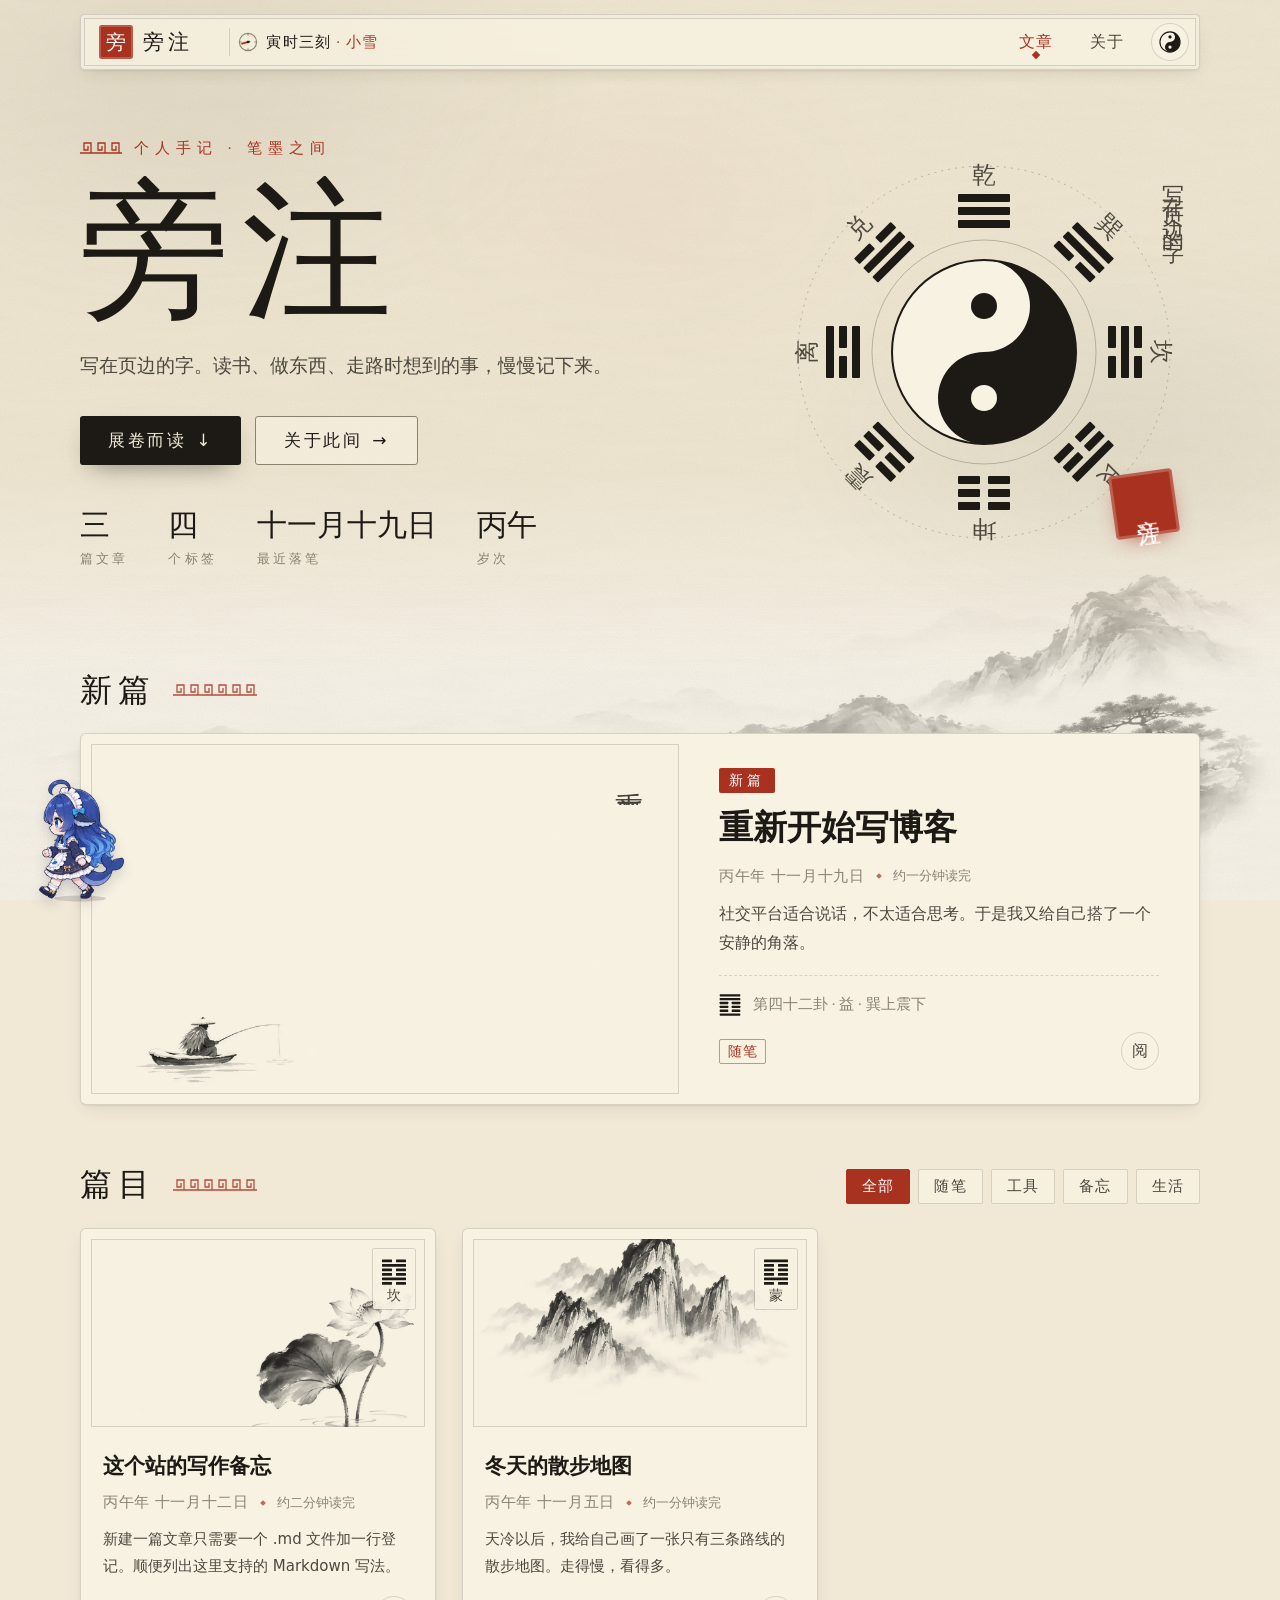
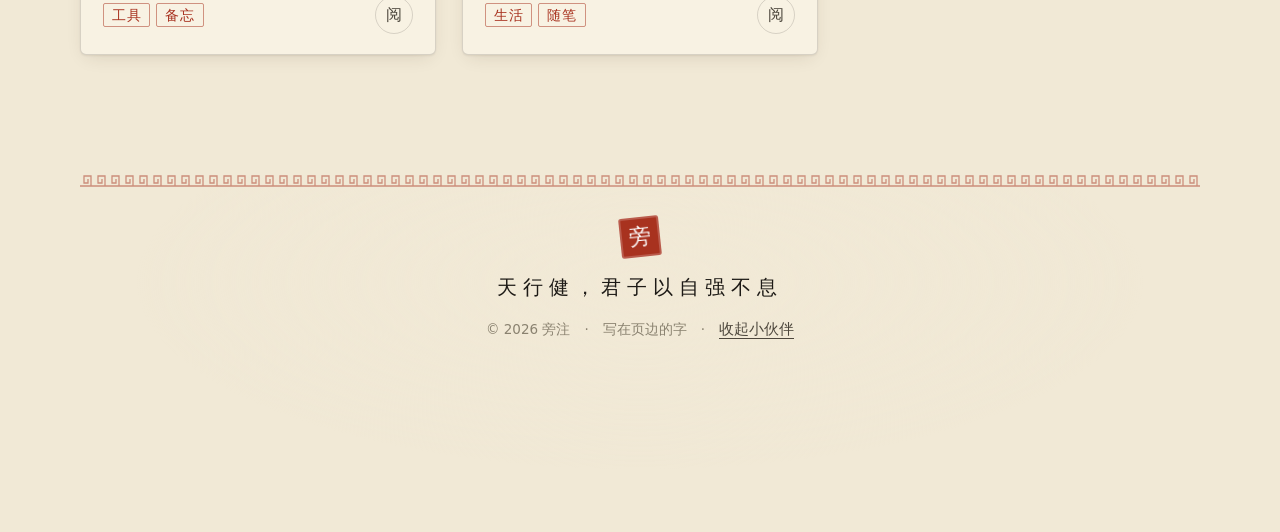
==== commit 1342357a: "Add traditional time display to the top bar Show the current double-hour (时辰), quarter (刻) and solar" ====
--- a/index.html
+++ b/index.html
@@ -15,6 +15,10 @@
   <header class="topbar">
     <div class="topbar-inner">
       <a class="brand" href="./"><span class="seal" data-site="mark">旁</span><span class="brand-name" data-site="name">旁注</span></a>
+      <span class="shichen" id="shichen" tabindex="0" role="timer">
+        <svg class="sc-dial" viewBox="-10 -10 20 20" aria-hidden="true"><circle r="8.6"/><path class="sc-ticks" d="M0-8.6v2.2M0 8.6v-2.2M-8.6 0h2.2M8.6 0h-2.2"/><line class="sc-hand" x1="0" y1="1.5" x2="0" y2="-6.2"/><circle class="sc-pin" r="1.3"/></svg>
+        <span class="sc-text"></span>
+      </span>
       <nav class="nav">
         <a href="./" aria-current="page">文章</a>
         <a href="article.html?p=about">关于</a>
--- a/static/site.css
+++ b/static/site.css
@@ -131,6 +131,18 @@
 }
 .brand:hover .seal { transform: rotate(-12deg) scale(1.08); }
 .brand-name { font: 400 21px/1 var(--kai); letter-spacing: .2em; }
+/* 顶栏时辰钟 */
+.shichen {
+  display: inline-flex; align-items: center; gap: 8px; margin-right: auto; margin-left: 18px; padding: 4px 12px 4px 8px;
+  border-left: 1px solid var(--line); font: 400 15px/1 var(--kai); color: var(--ink-2); letter-spacing: .08em; white-space: nowrap;
+}
+.shichen b { font-weight: 400; color: var(--ink); }
+.sc-jq { color: var(--accent); }
+.sc-dial { width: 20px; height: 20px; flex: none; }
+.sc-dial circle:first-child { fill: none; stroke: var(--ink-3); stroke-width: 1.1; }
+.sc-ticks { stroke: var(--ink-3); stroke-width: 1.1; }
+.sc-hand { stroke: var(--accent); stroke-width: 1.8; stroke-linecap: round; transition: transform .6s var(--ease-out); }
+.sc-pin { fill: var(--ink); }
 .nav { display: flex; align-items: center; gap: 4px; }
 .nav a { position: relative; padding: 7px 16px; font: 400 16px/1.4 var(--kai); letter-spacing: .1em; color: var(--ink-2); transition: color .25s; }
 .nav a::after {
@@ -525,6 +537,9 @@
 @media (max-width: 560px) {
   .topbar-inner { padding: 6px 6px 6px 8px; }
   .nav a { padding: 6px 10px; }
+  .shichen { margin-left: 4px; padding: 4px 6px; border-left: 0; font-size: 14px; }
+  .sc-jq { display: none; }
+  .brand-name { display: none; }
   .hero-stats { display: grid; grid-template-columns: repeat(2, max-content); gap: 18px 44px; }
   .hero-stats dd { font-size: 24px; }
   .article-title-row { grid-template-columns: 1fr; margin: -30px 12px 0; }
